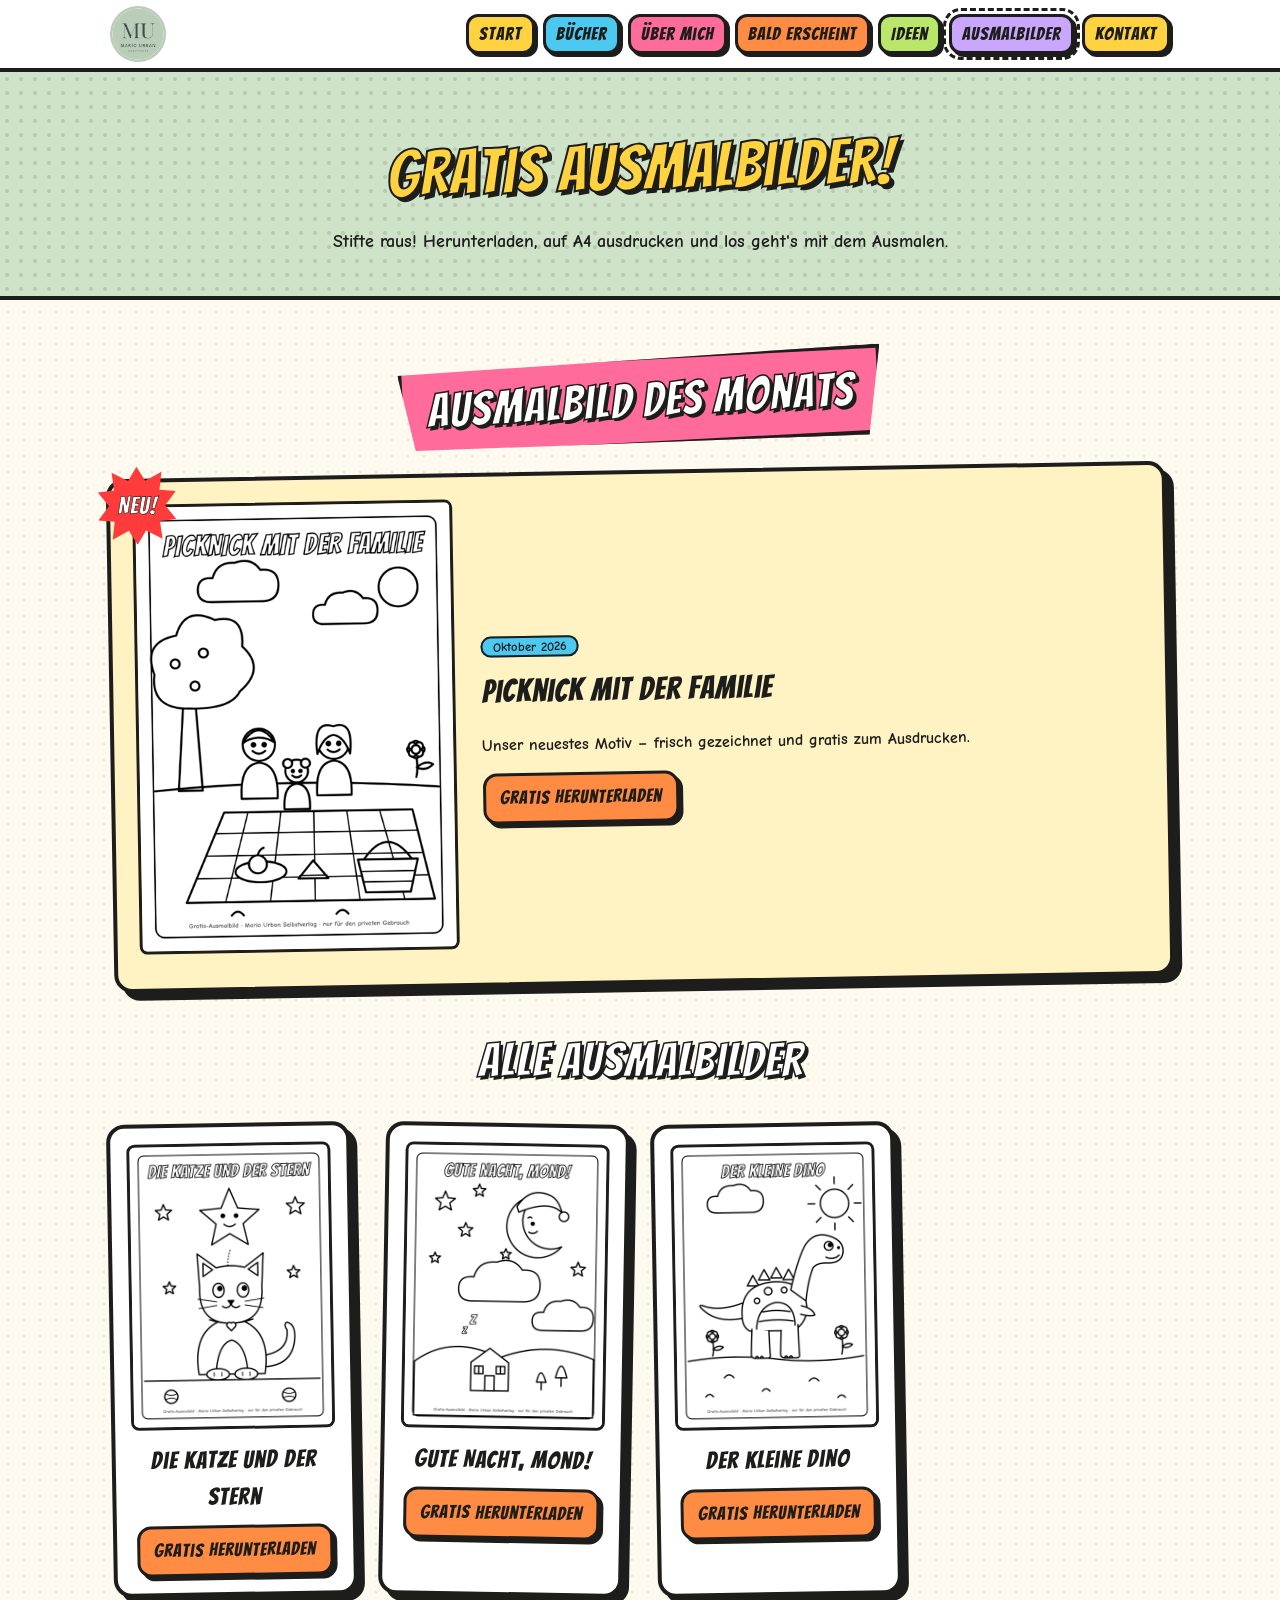
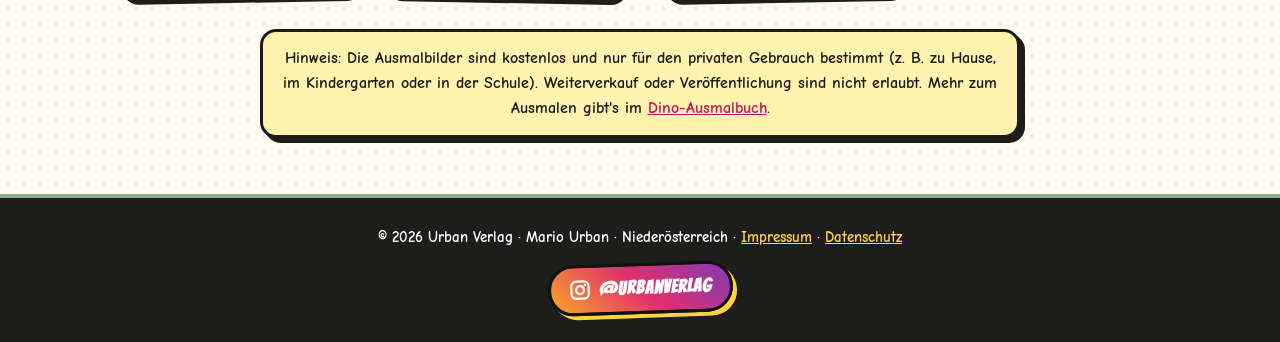
==== ausmalbilder.html @ 9c5f890f "Instagram-Link" ====
<!DOCTYPE html><html lang="de-AT"><head><meta charset="utf-8"><meta name="viewport" content="width=device-width,initial-scale=1"><title>Gratis Ausmalbilder zum Ausdrucken – Ausmalbild des Monats | Urban Verlag</title><meta name="description" content="Kostenlose Ausmalbilder für Kinder als PDF zum Ausdrucken: jeden Monat ein neues Motiv, dazu Dino, Mond, Katze und Familien-Picknick."><link rel="canonical" href="https://njrrrc6nn9-ux.github.io/urban-verlag/ausmalbilder.html"><meta property="og:type" content="website"><meta property="og:site_name" content="Urban Verlag"><meta property="og:locale" content="de_AT"><meta property="og:title" content="Gratis Ausmalbilder zum Ausdrucken – Ausmalbild des Monats | Urban Verlag"><meta property="og:description" content="Kostenlose Ausmalbilder für Kinder als PDF zum Ausdrucken: jeden Monat ein neues Motiv, dazu Dino, Mond, Katze und Familien-Picknick."><meta property="og:url" content="https://njrrrc6nn9-ux.github.io/urban-verlag/ausmalbilder.html"><meta property="og:image" content="https://njrrrc6nn9-ux.github.io/urban-verlag/logo.png"><meta name="twitter:card" content="summary"><meta name="twitter:title" content="Gratis Ausmalbilder zum Ausdrucken – Ausmalbild des Monats | Urban Verlag"><meta name="twitter:description" content="Kostenlose Ausmalbilder für Kinder als PDF zum Ausdrucken: jeden Monat ein neues Motiv, dazu Dino, Mond, Katze und Familien-Picknick."><meta name="twitter:image" content="https://njrrrc6nn9-ux.github.io/urban-verlag/logo.png"><script type="application/ld+json">{"@context": "https://schema.org", "@graph": [{"@type": "Organization", "@id": "https://njrrrc6nn9-ux.github.io/urban-verlag/#org", "name": "Urban Verlag", "url": "https://njrrrc6nn9-ux.github.io/urban-verlag/", "logo": "https://njrrrc6nn9-ux.github.io/urban-verlag/logo.png", "sameAs": ["https://www.instagram.com/urbanverlag/"], "founder": {"@type": "Person", "name": "Mario Urban"}, "address": {"@type": "PostalAddress", "addressRegion": "Niederösterreich", "addressCountry": "AT"}}]}</script><link rel="icon" href="favicon.png"><link rel="stylesheet" href="style.css?v=9"></head><body><header><div class="wrap"><nav><a class="logo" href="index.html"><img src="logo.png" alt="Urban Verlag" width="56" height="56" style="height:56px;width:56px;display:block"></a><input type="checkbox" id="menu" class="menu-toggle" aria-label="Menü öffnen"><label for="menu" class="burger"><i></i> Menü</label><ul><li><a href="index.html">Start</a></li><li><a href="index.html#buecher">Bücher</a></li><li><a href="index.html#ueber">Über mich</a></li><li><a href="bald.html">Bald erscheint</a></li><li><a href="ideen.html">Ideen</a></li><li><a href="ausmalbilder.html" class="on" aria-current="page">Ausmalbilder</a></li><li><a href="kontakt.html">Kontakt</a></li></ul></nav></div></header><section class="page-hero"><div class="wrap"><h1>Gratis Ausmalbilder!</h1><p>Stifte raus! Herunterladen, auf A4 ausdrucken und los geht's mit dem Ausmalen.</p></div></section>
<section><div class="wrap"><h2><span class="pow">Ausmalbild des Monats</span></h2><div id="monat" class="monat"><noscript>Bitte JavaScript aktivieren, um die Ausmalbilder zu sehen.</noscript></div>
<h2>Alle Ausmalbilder</h2><div class="cp-grid" id="cpgrid"></div><div class="note"><b>Hinweis:</b> Die Ausmalbilder sind kostenlos und <b>nur für den privaten Gebrauch</b> bestimmt (z.&nbsp;B. zu Hause, im Kindergarten oder in der Schule). Weiterverkauf oder Veröffentlichung sind nicht erlaubt. Mehr zum Ausmalen gibt's im <a href="https://www.amazon.de/dp/B0H2GQJDFB" target="_blank" rel="noopener">Dino-Ausmalbuch</a>.</div></div></section>
<script>
(function(){
var MN=["Jänner","Februar","März","April","Mai","Juni","Juli","August","September","Oktober","November","Dezember"];
function esc(s){return String(s).replace(/[&<>"]/g,function(c){return{"&":"&amp;","<":"&lt;",">":"&gt;",'"':"&quot;"}[c]})}
function mon(m){var p=m.split("-");return MN[+p[1]-1]+" "+p[0]}
function card(e,big){return '<div class="cp'+(big?' cp-big':'')+'">'+(big?'<span class="burst">NEU!</span>':'')+'<img src="'+esc(e.png)+'" alt="Ausmalbild: '+esc(e.title)+'" width="420" height="594"'+(big?'':' loading="lazy"')+'><div>'+(big?'<span class="tag">'+mon(e.month)+'</span>':'')+'<h3>'+esc(e.title)+'</h3>'+(big?'<p>Unser neuestes Motiv – frisch gezeichnet und gratis zum Ausdrucken.</p>':'')+'<a class="btn" href="'+esc(e.pdf)+'" download>Gratis herunterladen</a></div></div>'}
fetch("ausmalbilder.json",{cache:"no-cache"}).then(function(r){return r.json()}).then(function(list){
list.forEach(function(e,i){e._i=i});
list.sort(function(x,y){return x.month<y.month?1:x.month>y.month?-1:y._i-x._i});
document.getElementById("monat").innerHTML=card(list[0],true);
document.getElementById("cpgrid").innerHTML=list.slice(1).map(function(e){return card(e,false)}).join("");
}).catch(function(){document.getElementById("monat").textContent="Die Ausmalbilder konnten gerade nicht geladen werden. Bitte lade die Seite neu."});
})();
</script><footer><div class="wrap">© 2026 Urban Verlag · Mario Urban · Niederösterreich · <a href="impressum.html">Impressum</a> · <a href="datenschutz.html">Datenschutz</a><p class="ig-foot"><a class="btn-ig" href="https://www.instagram.com/urbanverlag/" target="_blank" rel="noopener noreferrer" aria-label="Urban Verlag auf Instagram (öffnet in neuem Tab)"><svg class="ig-ico" viewBox="0 0 24 24" width="22" height="22" aria-hidden="true" focusable="false"><rect x="2.5" y="2.5" width="19" height="19" rx="5.5" fill="none" stroke="currentColor" stroke-width="2.4"/><circle cx="12" cy="12" r="4.3" fill="none" stroke="currentColor" stroke-width="2.4"/><circle cx="17.4" cy="6.6" r="1.4" fill="currentColor"/></svg><span>@UrbanVerlag</span></a></p></div></footer><script>document.querySelectorAll("nav ul a").forEach(function(a){a.addEventListener("click",function(){var m=document.getElementById("menu");if(m)m.checked=false;});});</script></body></html>
---- style.css ----
@font-face{font-family:Bangers;font-style:normal;font-weight:400;font-display:swap;src:url(bangers.woff2) format("woff2")}
@font-face{font-family:"Comic Neue";font-style:normal;font-weight:400;font-display:swap;src:url(comicneue-400.woff2) format("woff2")}
@font-face{font-family:"Comic Neue";font-style:normal;font-weight:700;font-display:swap;src:url(comicneue-700.woff2) format("woff2")}
*{box-sizing:border-box}
:root{--ink:#1d1d1b;--sage:#8fae8b;--sage2:#cfe3c9;--sun:#ffd23f;--pink:#ff6b9a;--sky:#4cc9f0;--orange:#ff8c42;--paper:#fffaf0}
body{margin:0;font-family:"Comic Neue","Comic Sans MS",cursive,sans-serif;font-weight:700;color:var(--ink);background:var(--paper);line-height:1.55;
background-image:radial-gradient(rgba(143,174,139,.25) 1.5px,transparent 1.6px);background-size:16px 16px}
a{color:#c2185b}
h1,h2,h3,.btn,.filters button,.pow,.burst,nav ul a{font-family:Bangers,"Comic Neue",cursive;letter-spacing:1px;font-weight:400}
header{background:#fff;border-bottom:4px solid var(--ink);position:sticky;top:0;z-index:20}
.wrap{max-width:1100px;margin:0 auto;padding:0 20px}
nav{display:flex;justify-content:space-between;align-items:center;height:68px}
.logo{display:flex;align-items:center;text-decoration:none}.logo img{height:56px;width:56px;display:block;transition:transform .3s}.logo:hover img{transform:rotate(-12deg) scale(1.08)}
nav ul{list-style:none;display:flex;gap:10px;margin:0;padding:0}
nav ul a{text-decoration:none;color:var(--ink);font-size:1.25rem;padding:4px 12px;border:3px solid var(--ink);border-radius:12px;background:var(--sun);box-shadow:3px 3px 0 var(--ink);display:block;transition:transform .15s}
nav ul li:nth-child(2) a{background:var(--sky)}nav ul li:nth-child(3) a{background:var(--pink)}nav ul li:nth-child(4) a{background:var(--orange)}nav ul li:nth-child(5) a{background:#b9e769}nav ul li:nth-child(6) a{background:#c9a7ff}nav ul a.on{outline:3px dashed var(--ink);outline-offset:3px}
nav ul a:hover{transform:translate(-2px,-2px) rotate(-2deg);box-shadow:5px 5px 0 var(--ink)}
.hero{background:var(--sage2);background-image:radial-gradient(rgba(29,29,27,.12) 2px,transparent 2.2px),repeating-conic-gradient(from 0deg at 50% 40%,#d9ecd3 0 10deg,#c3dbbd 10deg 20deg);background-size:14px 14px,auto;padding:56px 0 70px;text-align:center;border-bottom:4px solid var(--ink)}
.hero-logo{width:160px;height:160px;display:block;margin:0 auto 20px;border-radius:50%;border:4px solid var(--ink);box-shadow:6px 6px 0 var(--ink);background:#fff;animation:bob 3s ease-in-out infinite}
@keyframes bob{50%{transform:translateY(-8px) rotate(3deg)}}
.bubble{position:relative;display:inline-block;background:#fff;border:3px solid var(--ink);border-radius:24px;padding:10px 20px;margin-bottom:22px;font-size:1.15rem;box-shadow:4px 4px 0 var(--ink);animation:pop .5s ease-out}
.bubble:after{content:"";position:absolute;left:50%;top:-16px;margin-left:-10px;border:10px solid transparent;border-bottom:14px solid var(--ink);border-top:0}
.hero h1{font-size:clamp(2.4rem,6vw,4.2rem);margin:0 0 12px;color:var(--sun);-webkit-text-stroke:2px var(--ink);text-shadow:4px 4px 0 var(--ink);transform:rotate(-1.5deg)}
.hero p{max-width:680px;margin:0 auto 26px;font-size:1.15rem;background:#fff;border:3px solid var(--ink);border-radius:14px;padding:14px 18px;box-shadow:5px 5px 0 var(--ink)}
.btn{display:inline-block;background:var(--orange);color:var(--ink);padding:10px 22px;border:3px solid var(--ink);border-radius:14px;text-decoration:none;font-size:1.3rem;box-shadow:4px 4px 0 var(--ink);transition:transform .15s,box-shadow .15s}
.btn:hover{transform:translate(-2px,-2px) scale(1.05) rotate(-2deg);box-shadow:6px 6px 0 var(--ink);background:var(--sun)}
.btn:active{transform:translate(2px,2px);box-shadow:1px 1px 0 var(--ink)}
section{padding:56px 0}
h2{text-align:center;font-size:clamp(2.2rem,5vw,3rem);margin:0 0 24px;color:#fff;-webkit-text-stroke:1.5px var(--ink);text-shadow:3px 3px 0 var(--ink)}
.pow{display:inline-block;background:var(--pink);padding:4px 24px;border:4px solid var(--ink);box-shadow:5px 5px 0 var(--ink);transform:rotate(-3deg);clip-path:polygon(0 8%,100% 0,97% 100%,3% 92%)}
#spotlight{background:var(--sun);background-image:radial-gradient(rgba(255,140,66,.45) 3px,transparent 3.2px);background-size:18px 18px;border-bottom:4px solid var(--ink)}
.spot{max-width:760px;margin:0 auto}
.lead{max-width:720px;margin:0 auto 30px;text-align:center;font-size:1.1rem}
.cats{display:grid;grid-template-columns:repeat(auto-fit,minmax(220px,1fr));gap:22px}
.cat{background:#fff;border:3px solid var(--ink);border-radius:18px;padding:22px;text-align:center;box-shadow:6px 6px 0 var(--ink);transition:transform .2s}
.cat h3{font-size:1.6rem;margin:6px 0}.cat span{font-size:2.6rem;display:inline-block}
.c1{background:#ffe0ec;transform:rotate(-1.5deg)}.c2{background:#dff4fb;transform:rotate(1deg)}.c3{background:#e6f2e3;transform:rotate(-.5deg)}
.cat:hover{transform:rotate(0) scale(1.04)}.cat:hover span{animation:wobble .6s}
.fact{margin:36px auto 0;max-width:760px;background:#fff;border:3px solid var(--ink);border-radius:20px;padding:16px 20px;box-shadow:6px 6px 0 var(--ink);position:relative;font-size:1.1rem}
.fact b{font-family:Bangers,cursive;font-weight:400;font-size:1.4rem;color:var(--pink);letter-spacing:1px;margin-right:6px}
.fact button{font-family:inherit;font-weight:700;margin-left:6px;border:2px solid var(--ink);border-radius:10px;background:var(--sky);padding:3px 10px;cursor:pointer;box-shadow:2px 2px 0 var(--ink)}
#buecher{background:var(--sage2);background-image:radial-gradient(rgba(29,29,27,.1) 2px,transparent 2.2px);background-size:14px 14px;border-top:4px solid var(--ink)}
.filters{display:flex;flex-wrap:wrap;justify-content:center;gap:10px;margin-bottom:30px}
.filters button{font-size:1.25rem;background:#fff;color:var(--ink);border:3px solid var(--ink);border-radius:14px;padding:6px 16px;cursor:pointer;box-shadow:3px 3px 0 var(--ink);transition:transform .15s}
.filters button:hover{transform:translateY(-3px) rotate(-2deg)}.filters button.on{background:var(--pink);color:#fff;-webkit-text-stroke:.5px var(--ink)}
.grid{display:grid;grid-template-columns:repeat(auto-fill,minmax(250px,1fr));gap:30px}
.grid.pop .book{animation:pop .45s ease-out}
.book{background:#fff;border:4px solid var(--ink);border-radius:18px;overflow:visible;box-shadow:7px 7px 0 var(--ink);display:flex;flex-direction:column;position:relative;transition:transform .2s,box-shadow .2s}
.book:nth-child(odd){transform:rotate(-1deg)}.book:nth-child(even){transform:rotate(1deg)}
.book:hover{transform:translate(-3px,-5px) rotate(0) scale(1.02);box-shadow:11px 11px 0 var(--ink);animation:wobble .5s}
.cover{background:#fff6d6;background-image:radial-gradient(rgba(255,140,66,.35) 2px,transparent 2.2px);background-size:12px 12px;height:300px;display:flex;align-items:center;justify-content:center;padding:18px;border-bottom:4px solid var(--ink);border-radius:14px 14px 0 0;position:relative}
.cover img{max-height:100%;max-width:100%;border:3px solid var(--ink);box-shadow:4px 4px 0 var(--ink)}
.burst{position:absolute;top:-18px;right:-14px;width:78px;height:78px;display:flex;align-items:center;justify-content:center;background:#ff3b3b;color:#fff;font-size:1.5rem;-webkit-text-stroke:.6px var(--ink);z-index:3;clip-path:polygon(50% 0,61% 18%,82% 7%,79% 30%,100% 32%,86% 50%,100% 68%,79% 70%,82% 93%,61% 82%,50% 100%,39% 82%,18% 93%,21% 70%,0 68%,14% 50%,0 32%,21% 30%,18% 7%,39% 18%);animation:spin 4s ease-in-out infinite}
@keyframes spin{0%,100%{transform:rotate(-10deg) scale(1)}50%{transform:rotate(8deg) scale(1.12)}}
.info{padding:18px;display:flex;flex-direction:column;flex:1}
.info h3{margin:0 0 4px;font-size:1.5rem;line-height:1.15}.sub{font-size:.9rem;color:#555;margin:0 0 10px;font-weight:400}
.tag{font-size:.8rem;background:var(--sky);border:2px solid var(--ink);padding:1px 10px;border-radius:10px;align-self:flex-start;margin-bottom:8px}
.info p.desc{flex:1;font-size:1rem}.info .btn{align-self:flex-start}
.spotbook{transform:rotate(-1deg)}
@media(min-width:640px){.spotbook{flex-direction:row}.spotbook .cover{width:42%;height:auto;min-height:320px;border-bottom:0;border-right:4px solid var(--ink);border-radius:14px 0 0 14px}}
@keyframes wobble{0%,100%{rotate:0deg}25%{rotate:-3deg}50%{rotate:2deg}75%{rotate:-1deg}}
@keyframes pop{0%{transform:scale(.6);opacity:0}70%{transform:scale(1.06)}100%{transform:scale(1);opacity:1}}
footer{background:var(--ink);color:#fff;padding:28px 0;text-align:center;font-size:.95rem;border-top:4px solid var(--sage)}footer a{color:var(--sun)}
.legal{max-width:820px;margin:0 auto;padding:50px 20px}
.legal-card{background:#fff;border:4px solid var(--ink);border-radius:18px;box-shadow:8px 8px 0 var(--ink);padding:28px 30px}
.legal h1{margin-top:0;font-size:2.8rem;color:var(--sun);-webkit-text-stroke:1.5px var(--ink);text-shadow:3px 3px 0 var(--ink)}
.legal h3{font-size:1.5rem;margin:22px 0 4px;color:#2f6b3a}.legal p{font-weight:400}
.fill{background:#fff3b0;padding:0 4px}
@media(max-width:600px){nav ul{gap:6px}nav ul a{font-size:1rem;padding:3px 8px}.hero{padding:36px 0 50px}.hero-logo{width:120px!important;height:120px!important}.book,.book:nth-child(n),.cat{transform:none}.burst{right:-6px}.legal-card{padding:20px}}
@media(prefers-reduced-motion:reduce){*{animation:none!important;transition:none!important}}

nav ul{flex-wrap:wrap;justify-content:flex-end;gap:8px}nav ul a{font-size:1.1rem;padding:3px 10px}
.menu-toggle{display:none}.burger{display:none}
@media(max-width:900px){nav{height:auto;min-height:68px;flex-wrap:wrap;padding:6px 0}
.burger{display:flex;align-items:center;gap:8px;font-family:Bangers,cursive;font-size:1.3rem;letter-spacing:1px;cursor:pointer;background:var(--sun);border:3px solid var(--ink);border-radius:12px;padding:4px 12px;box-shadow:3px 3px 0 var(--ink);user-select:none}
.burger i{display:block;width:22px;height:3px;background:var(--ink);box-shadow:0 7px 0 var(--ink),0 -7px 0 var(--ink)}
nav ul{display:none;width:100%;flex-direction:column;gap:10px;padding:12px 0 6px}
.menu-toggle:checked~ul{display:flex}nav ul a{font-size:1.3rem;text-align:center;padding:6px 10px}}
.page-hero{padding:46px 0 40px;text-align:center;border-bottom:4px solid var(--ink);background:var(--sage2);background-image:radial-gradient(rgba(29,29,27,.12) 2px,transparent 2.2px);background-size:14px 14px}
.page-hero h1{font-size:clamp(2.4rem,6vw,4rem);margin:0 0 10px;color:var(--sun);-webkit-text-stroke:2px var(--ink);text-shadow:4px 4px 0 var(--ink);transform:rotate(-1.5deg)}
.page-hero p{max-width:680px;margin:0 auto;font-size:1.15rem}
.panel{max-width:820px;margin:0 auto;background:#fff;border:4px solid var(--ink);border-radius:20px;box-shadow:8px 8px 0 var(--ink);padding:28px 30px;font-size:1.1rem}
.panel p{margin:0 0 14px}
.about{display:flex;gap:26px;align-items:flex-start;max-width:900px;margin:0 auto}
.about .mu{flex:0 0 120px;width:120px;height:120px;border-radius:50%;border:4px solid var(--ink);box-shadow:5px 5px 0 var(--ink);background:#fff;animation:bob 3s ease-in-out infinite}
.about .say{position:relative;flex:1;background:#fff;border:4px solid var(--ink);border-radius:26px;padding:22px 26px;box-shadow:7px 7px 0 var(--ink);font-size:1.1rem}
.about .say:before{content:"";position:absolute;left:-30px;top:40px;border:14px solid transparent;border-right:28px solid var(--ink);border-left:0}
.about .say:after{content:"";position:absolute;left:-21px;top:44px;border:10px solid transparent;border-right:20px solid #fff;border-left:0}
.about .say p{margin:0 0 12px}.about .say p:last-child{margin:0}
.values{display:grid;grid-template-columns:repeat(auto-fit,minmax(200px,1fr));gap:20px;max-width:900px;margin:34px auto 0}
.values div{background:#fff;border:3px solid var(--ink);border-radius:16px;padding:16px;box-shadow:5px 5px 0 var(--ink);text-align:center}
.values div:nth-child(1){background:#ffe0ec}.values div:nth-child(2){background:#dff4fb}.values div:nth-child(3){background:#fff3b0}
.values b{display:block;font-family:Bangers,cursive;font-weight:400;font-size:1.5rem;letter-spacing:1px}.values span{font-size:2.2rem}
#ueber{background:#fff6d6;background-image:radial-gradient(rgba(255,140,66,.3) 2px,transparent 2.2px);background-size:14px 14px;border-top:4px solid var(--ink)}
.soon{text-align:center}
.boom{position:relative;display:inline-block;font-family:Bangers,cursive;font-size:clamp(1.8rem,5.5vw,3.6rem);line-height:1.1;color:#fff;-webkit-text-stroke:1.5px var(--ink);text-shadow:3px 3px 0 var(--ink);padding:70px 90px;margin:0 0 20px;max-width:100%;transform:rotate(-3deg)}
.boom:before{content:"";position:absolute;inset:0;z-index:-1;background:#ff3b3b;clip-path:polygon(50% 0,58% 14%,75% 4%,74% 22%,95% 18%,84% 36%,100% 50%,84% 62%,95% 82%,74% 78%,75% 96%,58% 86%,50% 100%,42% 86%,25% 96%,26% 78%,5% 82%,16% 62%,0 50%,16% 36%,5% 18%,26% 22%,25% 4%,42% 14%);animation:spin 4s ease-in-out infinite}
.soon{position:relative;z-index:0}
.tools{font-size:3rem;letter-spacing:10px;margin:6px 0 16px}.tools span{display:inline-block;animation:wobble 1.4s infinite}.tools span:nth-child(2){animation-delay:.3s}.tools span:nth-child(3){animation-delay:.6s}
.cp-grid{display:grid;grid-template-columns:repeat(auto-fill,minmax(230px,1fr));gap:28px;max-width:1100px;margin:0 auto}
.cp{background:#fff;border:4px solid var(--ink);border-radius:18px;box-shadow:7px 7px 0 var(--ink);padding:16px;text-align:center;transition:transform .2s}
.cp:nth-child(odd){transform:rotate(-1deg)}.cp:nth-child(even){transform:rotate(1deg)}.cp:hover{transform:scale(1.03)}
.cp img{width:100%;height:auto;border:3px solid var(--ink);border-radius:8px;display:block;margin-bottom:12px;background:#fff}
.cp h3{margin:0 0 10px;font-size:1.5rem}
.note{max-width:760px;margin:34px auto 0;background:#fff3b0;border:3px solid var(--ink);border-radius:16px;padding:14px 18px;box-shadow:5px 5px 0 var(--ink);text-align:center}
.contact{text-align:center}.contact .mail{font-size:clamp(1.1rem,4vw,1.6rem);margin:8px 0 22px;word-break:break-all}
.contact .btn{font-size:1.6rem}
@media(max-width:600px){.about{flex-direction:column;align-items:center}.about .say:before,.about .say:after{display:none}.panel{padding:20px}.cp,.cp:nth-child(n){transform:none}.boom{padding:56px 44px}}
.cp .btn{font-size:1.15rem;padding:8px 14px}
/* v8 */
.btns{display:flex;flex-wrap:wrap;gap:10px;align-items:center}
.btn-blick{background:var(--sky);cursor:pointer;font-size:1.15rem}
.lb{position:fixed;inset:0;z-index:1000;background:rgba(29,29,27,.82);display:flex;align-items:center;justify-content:center;padding:16px}
.lb[hidden]{display:none}
.lb-box{position:relative;background:var(--paper);border:4px solid var(--ink);border-radius:18px;box-shadow:8px 8px 0 var(--ink);padding:16px 16px 10px;max-width:640px;width:100%;max-height:96vh;display:flex;flex-direction:column;align-items:center}
.lb-box h3{margin:0 40px 10px;font-size:1.3rem;text-align:center}
.lb-stage{position:relative;display:flex;align-items:center;justify-content:center;width:100%;min-height:0;flex:1}
.lb-stage img{max-width:100%;max-height:72vh;border:3px solid var(--ink);background:#fff;box-shadow:4px 4px 0 var(--ink)}
.lb-nav{position:absolute;top:50%;transform:translateY(-50%);width:46px;height:46px;border-radius:50%;border:3px solid var(--ink);background:var(--sun);font-size:2rem;line-height:1;cursor:pointer;box-shadow:3px 3px 0 var(--ink)}
.lb-prev{left:-8px}.lb-next{right:-8px}
.lb-x{position:absolute;top:8px;right:8px;width:38px;height:38px;border-radius:50%;border:3px solid var(--ink);background:var(--pink);font-weight:700;cursor:pointer}
.lb-c{margin:10px 0 0;font-weight:700}.lb-hint{margin:2px 0 0;font-size:.85rem;opacity:.75}
.idea-grid{display:grid;grid-template-columns:repeat(auto-fill,minmax(230px,1fr));gap:22px;margin:10px 0 40px}
.idea,.cta{background:#fff;border:4px solid var(--ink);border-radius:18px;box-shadow:6px 6px 0 var(--ink);padding:18px}
.idea:nth-child(odd){transform:rotate(-1deg)}.idea:nth-child(even){transform:rotate(1deg)}
.idea span{font-size:2.2rem;display:block}.idea h3{margin:6px 0;font-size:1.25rem}.idea p{margin:0}
.idea.c1,.cta.c1{background:#fff3c4}.idea.c2,.cta.c2{background:#ffe0ea}.idea.c3,.cta.c3{background:#d9f3fc}.idea.c4{background:var(--sage2)}
.cta-row{display:grid;grid-template-columns:repeat(auto-fit,minmax(260px,1fr));gap:22px;margin:10px 0 30px}
.cta h3{margin:0 0 6px;font-size:1.5rem}
.monat{margin:10px 0 40px}
.cp-big{position:relative;display:flex;gap:26px;align-items:center;text-align:left;background:#fff3c4;border:4px solid var(--ink);border-radius:18px;box-shadow:8px 8px 0 var(--ink);padding:22px}
.cp-big img{width:min(320px,45%);height:auto}
.cp-big .burst{position:absolute;top:-16px;left:-12px}
.cp-big h3{font-size:2rem;margin:8px 0}
@media (max-width:640px){.cp-big{flex-direction:column;text-align:center}.cp-big img{width:80%}.lb-nav{width:40px;height:40px}}

.ig-foot{margin:14px 0 0}
.btn-ig{display:inline-flex;align-items:center;gap:8px;font-family:Bangers,cursive;letter-spacing:1px;font-size:1.15rem;color:#fff!important;text-decoration:none;padding:8px 18px;border:3px solid #111;border-radius:999px;background:linear-gradient(45deg,#f9a825,#e1306c 50%,#833ab4);box-shadow:4px 4px 0 #111;transform:rotate(-2deg);transition:transform .15s,box-shadow .15s}
.btn-ig:hover,.btn-ig:focus-visible{transform:rotate(0) translate(-2px,-2px) scale(1.05);box-shadow:6px 6px 0 #111}
footer .btn-ig{box-shadow:4px 4px 0 var(--sun)}
.btn-ig.big{font-size:1.5rem;padding:12px 26px}
.btn-ig .ig-ico{flex:none}
.ig-cta{margin-top:30px;display:flex;flex-direction:column;align-items:center}.ig-cta .bubble{margin-bottom:14px}.ig-handle{font-weight:700;margin-top:10px}
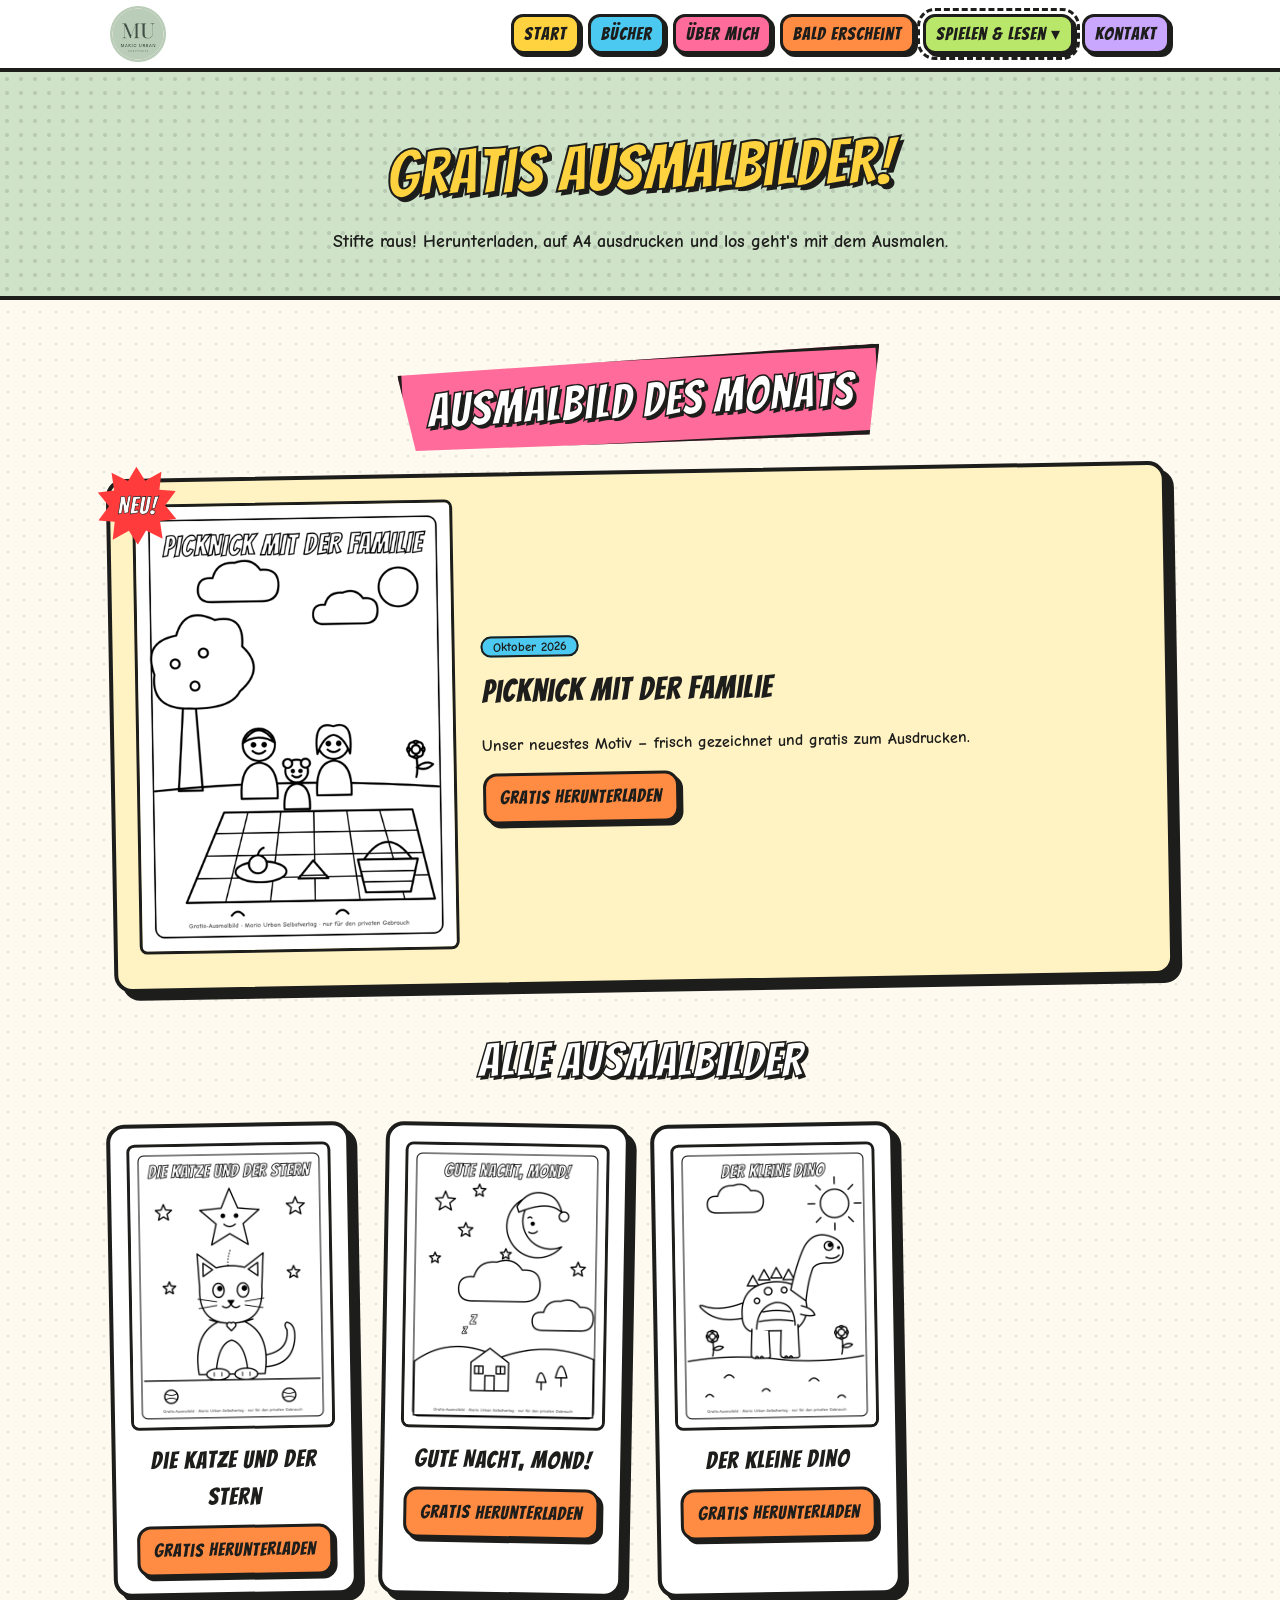
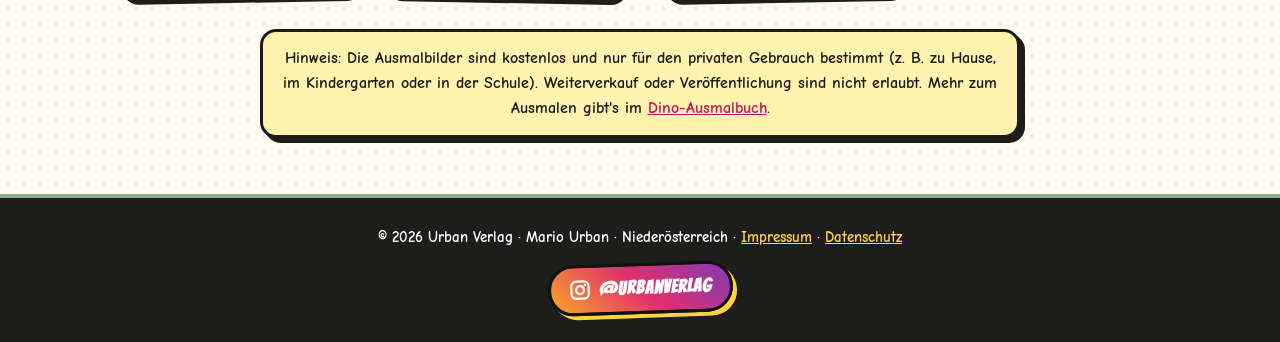
==== commit a712af30: "Spiele, Geschichte, Planer-Vorlage, Wunschliste, Teilen" ====
--- a/ausmalbilder.html
+++ b/ausmalbilder.html
@@ -1,4 +1,4 @@
-<!DOCTYPE html><html lang="de-AT"><head><meta charset="utf-8"><meta name="viewport" content="width=device-width,initial-scale=1"><title>Gratis Ausmalbilder zum Ausdrucken – Ausmalbild des Monats | Urban Verlag</title><meta name="description" content="Kostenlose Ausmalbilder für Kinder als PDF zum Ausdrucken: jeden Monat ein neues Motiv, dazu Dino, Mond, Katze und Familien-Picknick."><link rel="canonical" href="https://njrrrc6nn9-ux.github.io/urban-verlag/ausmalbilder.html"><meta property="og:type" content="website"><meta property="og:site_name" content="Urban Verlag"><meta property="og:locale" content="de_AT"><meta property="og:title" content="Gratis Ausmalbilder zum Ausdrucken – Ausmalbild des Monats | Urban Verlag"><meta property="og:description" content="Kostenlose Ausmalbilder für Kinder als PDF zum Ausdrucken: jeden Monat ein neues Motiv, dazu Dino, Mond, Katze und Familien-Picknick."><meta property="og:url" content="https://njrrrc6nn9-ux.github.io/urban-verlag/ausmalbilder.html"><meta property="og:image" content="https://njrrrc6nn9-ux.github.io/urban-verlag/logo.png"><meta name="twitter:card" content="summary"><meta name="twitter:title" content="Gratis Ausmalbilder zum Ausdrucken – Ausmalbild des Monats | Urban Verlag"><meta name="twitter:description" content="Kostenlose Ausmalbilder für Kinder als PDF zum Ausdrucken: jeden Monat ein neues Motiv, dazu Dino, Mond, Katze und Familien-Picknick."><meta name="twitter:image" content="https://njrrrc6nn9-ux.github.io/urban-verlag/logo.png"><script type="application/ld+json">{"@context": "https://schema.org", "@graph": [{"@type": "Organization", "@id": "https://njrrrc6nn9-ux.github.io/urban-verlag/#org", "name": "Urban Verlag", "url": "https://njrrrc6nn9-ux.github.io/urban-verlag/", "logo": "https://njrrrc6nn9-ux.github.io/urban-verlag/logo.png", "sameAs": ["https://www.instagram.com/urbanverlag/"], "founder": {"@type": "Person", "name": "Mario Urban"}, "address": {"@type": "PostalAddress", "addressRegion": "Niederösterreich", "addressCountry": "AT"}}]}</script><link rel="icon" href="favicon.png"><link rel="stylesheet" href="style.css?v=9"></head><body><header><div class="wrap"><nav><a class="logo" href="index.html"><img src="logo.png" alt="Urban Verlag" width="56" height="56" style="height:56px;width:56px;display:block"></a><input type="checkbox" id="menu" class="menu-toggle" aria-label="Menü öffnen"><label for="menu" class="burger"><i></i> Menü</label><ul><li><a href="index.html">Start</a></li><li><a href="index.html#buecher">Bücher</a></li><li><a href="index.html#ueber">Über mich</a></li><li><a href="bald.html">Bald erscheint</a></li><li><a href="ideen.html">Ideen</a></li><li><a href="ausmalbilder.html" class="on" aria-current="page">Ausmalbilder</a></li><li><a href="kontakt.html">Kontakt</a></li></ul></nav></div></header><section class="page-hero"><div class="wrap"><h1>Gratis Ausmalbilder!</h1><p>Stifte raus! Herunterladen, auf A4 ausdrucken und los geht's mit dem Ausmalen.</p></div></section>
+<!DOCTYPE html><html lang="de-AT"><head><meta charset="utf-8"><meta name="viewport" content="width=device-width,initial-scale=1"><title>Gratis Ausmalbilder zum Ausdrucken – Ausmalbild des Monats | Urban Verlag</title><meta name="description" content="Kostenlose Ausmalbilder für Kinder als PDF zum Ausdrucken: jeden Monat ein neues Motiv, dazu Dino, Mond, Katze und Familien-Picknick."><link rel="canonical" href="https://njrrrc6nn9-ux.github.io/urban-verlag/ausmalbilder.html"><meta property="og:type" content="website"><meta property="og:site_name" content="Urban Verlag"><meta property="og:locale" content="de_AT"><meta property="og:title" content="Gratis Ausmalbilder zum Ausdrucken – Ausmalbild des Monats | Urban Verlag"><meta property="og:description" content="Kostenlose Ausmalbilder für Kinder als PDF zum Ausdrucken: jeden Monat ein neues Motiv, dazu Dino, Mond, Katze und Familien-Picknick."><meta property="og:url" content="https://njrrrc6nn9-ux.github.io/urban-verlag/ausmalbilder.html"><meta property="og:image" content="https://njrrrc6nn9-ux.github.io/urban-verlag/logo.png"><meta name="twitter:card" content="summary"><meta name="twitter:title" content="Gratis Ausmalbilder zum Ausdrucken – Ausmalbild des Monats | Urban Verlag"><meta name="twitter:description" content="Kostenlose Ausmalbilder für Kinder als PDF zum Ausdrucken: jeden Monat ein neues Motiv, dazu Dino, Mond, Katze und Familien-Picknick."><meta name="twitter:image" content="https://njrrrc6nn9-ux.github.io/urban-verlag/logo.png"><script type="application/ld+json">{"@context": "https://schema.org", "@graph": [{"@type": "Organization", "@id": "https://njrrrc6nn9-ux.github.io/urban-verlag/#org", "name": "Urban Verlag", "url": "https://njrrrc6nn9-ux.github.io/urban-verlag/", "logo": "https://njrrrc6nn9-ux.github.io/urban-verlag/logo.png", "sameAs": ["https://www.instagram.com/urbanverlag/"], "founder": {"@type": "Person", "name": "Mario Urban"}, "address": {"@type": "PostalAddress", "addressRegion": "Niederösterreich", "addressCountry": "AT"}}]}</script><link rel="icon" href="favicon.png"><link rel="stylesheet" href="style.css?v=11"></head><body><header><div class="wrap"><nav><a class="logo" href="index.html"><img src="logo.png" alt="Urban Verlag" width="56" height="56" style="height:56px;width:56px;display:block"></a><input type="checkbox" id="menu" class="menu-toggle" aria-label="Menü öffnen"><label for="menu" class="burger"><i></i> Menü</label><ul><li><a href="index.html">Start</a></li><li><a href="index.html#buecher">Bücher</a></li><li><a href="index.html#ueber">Über mich</a></li><li><a href="bald.html">Bald erscheint</a></li><li class="dd"><details><summary class="on">Spielen &amp; Lesen</summary><div class="dd-panel"><a href="spiele.html">🎮 Minispiele</a><a href="geschichte.html">🌙 Vorlesegeschichte</a><a href="ideen.html">💡 Ideen</a><a href="ausmalbilder.html" aria-current="page">🖍️ Ausmalbilder</a><a href="planer-vorlage.html">🗓️ Gratis-Planerseite</a></div></details></li><li><a href="kontakt.html">Kontakt</a></li></ul></nav></div></header><section class="page-hero"><div class="wrap"><h1>Gratis Ausmalbilder!</h1><p>Stifte raus! Herunterladen, auf A4 ausdrucken und los geht's mit dem Ausmalen.</p></div></section>
 <section><div class="wrap"><h2><span class="pow">Ausmalbild des Monats</span></h2><div id="monat" class="monat"><noscript>Bitte JavaScript aktivieren, um die Ausmalbilder zu sehen.</noscript></div>
 <h2>Alle Ausmalbilder</h2><div class="cp-grid" id="cpgrid"></div><div class="note"><b>Hinweis:</b> Die Ausmalbilder sind kostenlos und <b>nur für den privaten Gebrauch</b> bestimmt (z.&nbsp;B. zu Hause, im Kindergarten oder in der Schule). Weiterverkauf oder Veröffentlichung sind nicht erlaubt. Mehr zum Ausmalen gibt's im <a href="https://www.amazon.de/dp/B0H2GQJDFB" target="_blank" rel="noopener">Dino-Ausmalbuch</a>.</div></div></section>
 <script>
@@ -14,4 +14,4 @@
 document.getElementById("cpgrid").innerHTML=list.slice(1).map(function(e){return card(e,false)}).join("");
 }).catch(function(){document.getElementById("monat").textContent="Die Ausmalbilder konnten gerade nicht geladen werden. Bitte lade die Seite neu."});
 })();
-</script><footer><div class="wrap">© 2026 Urban Verlag · Mario Urban · Niederösterreich · <a href="impressum.html">Impressum</a> · <a href="datenschutz.html">Datenschutz</a><p class="ig-foot"><a class="btn-ig" href="https://www.instagram.com/urbanverlag/" target="_blank" rel="noopener noreferrer" aria-label="Urban Verlag auf Instagram (öffnet in neuem Tab)"><svg class="ig-ico" viewBox="0 0 24 24" width="22" height="22" aria-hidden="true" focusable="false"><rect x="2.5" y="2.5" width="19" height="19" rx="5.5" fill="none" stroke="currentColor" stroke-width="2.4"/><circle cx="12" cy="12" r="4.3" fill="none" stroke="currentColor" stroke-width="2.4"/><circle cx="17.4" cy="6.6" r="1.4" fill="currentColor"/></svg><span>@UrbanVerlag</span></a></p></div></footer><script>document.querySelectorAll("nav ul a").forEach(function(a){a.addEventListener("click",function(){var m=document.getElementById("menu");if(m)m.checked=false;});});</script></body></html>+</script><footer><div class="wrap">© 2026 Urban Verlag · Mario Urban · Niederösterreich · <a href="impressum.html">Impressum</a> · <a href="datenschutz.html">Datenschutz</a><p class="ig-foot"><a class="btn-ig" href="https://www.instagram.com/urbanverlag/" target="_blank" rel="noopener noreferrer" aria-label="Urban Verlag auf Instagram (öffnet in neuem Tab)"><svg class="ig-ico" viewBox="0 0 24 24" width="22" height="22" aria-hidden="true" focusable="false"><rect x="2.5" y="2.5" width="19" height="19" rx="5.5" fill="none" stroke="currentColor" stroke-width="2.4"/><circle cx="12" cy="12" r="4.3" fill="none" stroke="currentColor" stroke-width="2.4"/><circle cx="17.4" cy="6.6" r="1.4" fill="currentColor"/></svg><span>@UrbanVerlag</span></a></p></div></footer><script>document.querySelectorAll("nav ul a").forEach(function(a){a.addEventListener("click",function(){var m=document.getElementById("menu");if(m)m.checked=false;});});document.addEventListener("click",function(e){document.querySelectorAll("nav details[open]").forEach(function(d){if(!d.contains(e.target))d.removeAttribute("open");});});document.addEventListener("keydown",function(e){if(e.key==="Escape")document.querySelectorAll("nav details[open]").forEach(function(d){d.removeAttribute("open");});});</script></body></html>
--- a/style.css
+++ b/style.css
@@ -141,3 +141,65 @@
 .btn-ig.big{font-size:1.5rem;padding:12px 26px}
 .btn-ig .ig-ico{flex:none}
 .ig-cta{margin-top:30px;display:flex;flex-direction:column;align-items:center}.ig-cta .bubble{margin-bottom:14px}.ig-handle{font-weight:700;margin-top:10px}
+.soon-book{display:grid;grid-template-columns:minmax(200px,300px) 1fr;gap:32px;align-items:start;background:#fff;border:4px solid var(--ink);border-radius:20px;box-shadow:8px 8px 0 var(--ink);padding:28px;margin:10px 0 40px}
+.soon-book .cover{position:relative;height:auto;border:4px solid var(--ink);border-radius:14px}.soon-book .cover img{max-height:none}.soon-book .cover img{width:100%;height:auto;display:block;border:3px solid var(--ink);border-radius:8px;box-shadow:5px 5px 0 var(--ink)}
+.soon-book .burst{width:96px;height:96px;font-size:1.35rem;text-align:center;line-height:1}
+.soon-book h3{font-size:2rem;margin:6px 0}.soon-book .sub{font-weight:700}
+.soon-book ul{padding-left:20px}.soon-book li{margin:4px 0}
+.facts{display:flex;flex-wrap:wrap;gap:8px;margin:10px 0}.facts span{background:var(--sun);border:2px solid var(--ink);border-radius:999px;padding:3px 12px;font-weight:700;font-size:.95rem}
+.hinweis{font-size:.9rem;background:#f3f3f3;border-left:5px solid var(--ink);padding:10px 14px;border-radius:6px}
+.btn[disabled]{background:#ccc;cursor:not-allowed;opacity:.85}.btn[disabled]:hover{transform:none;box-shadow:4px 4px 0 var(--ink)}
+.soon-teaser{display:flex;align-items:center;gap:18px;background:var(--sun);border:4px solid var(--ink);border-radius:18px;box-shadow:6px 6px 0 var(--ink);padding:14px 20px;margin:0 auto;max-width:760px;text-decoration:none;color:var(--ink);transform:rotate(-1deg)}
+.soon-teaser img{width:70px;height:auto;border:2px solid var(--ink);border-radius:4px}.soon-teaser b{font-family:Bangers,cursive;font-size:1.5rem;letter-spacing:1px;display:block}
+@media(max-width:700px){.soon-book{grid-template-columns:1fr;padding:18px}.soon-book .cover{max-width:260px;margin:0 auto}.soon-book .burst{right:-8px}}
+
+/* v11 */
+nav ul li.dd{position:relative}
+.dd summary{list-style:none;cursor:pointer;font-family:Bangers,"Comic Neue",cursive;letter-spacing:1px;font-weight:400;color:var(--ink);font-size:1.1rem;padding:3px 10px;border:3px solid var(--ink);border-radius:12px;background:#b9e769;box-shadow:3px 3px 0 var(--ink);display:block;user-select:none}
+.dd summary::-webkit-details-marker{display:none}
+.dd summary:after{content:" ▾"}.dd details[open] summary:after{content:" ▴"}
+.dd summary.on{outline:3px dashed var(--ink);outline-offset:3px}
+.dd-panel{position:absolute;right:0;top:calc(100% + 10px);z-index:30;background:#fff;border:3px solid var(--ink);border-radius:14px;box-shadow:5px 5px 0 var(--ink);padding:10px;display:flex;flex-direction:column;gap:8px;min-width:250px}
+nav ul li.dd .dd-panel a{background:#fff6d6;font-size:1.1rem;box-shadow:2px 2px 0 var(--ink);white-space:nowrap}
+nav ul li.dd .dd-panel a[aria-current]{background:var(--sun);outline:3px dashed var(--ink);outline-offset:2px}
+@media(max-width:900px){nav ul li.dd{width:100%}.dd summary{font-size:1.3rem;text-align:center;padding:6px 10px}.dd-panel{position:static;box-shadow:none;border-style:dashed;margin-top:10px;min-width:0}nav ul li.dd .dd-panel a{white-space:normal}}
+/* share */
+.share{display:flex;flex-wrap:wrap;gap:8px;align-items:center;margin-top:14px;padding-top:12px;border-top:3px dashed var(--ink)}
+.share-l{font-family:Bangers,cursive;letter-spacing:1px;font-size:1.1rem;width:100%}
+.sh{font-family:"Comic Neue",cursive;font-weight:700;font-size:.95rem;color:var(--ink);text-decoration:none;background:#fff6d6;border:3px solid var(--ink);border-radius:12px;padding:8px 12px;min-height:44px;display:inline-flex;align-items:center;cursor:pointer;box-shadow:2px 2px 0 var(--ink)}
+.sh-wa{background:#9be7a6}.sh-copy{background:var(--sky)}
+.sh:hover,.sh:focus-visible{transform:translate(-1px,-1px);box-shadow:4px 4px 0 var(--ink)}
+.spotbook .share{margin-top:12px}
+/* wish */
+.wish-sec{padding:20px 0 56px}
+.wish{display:flex;gap:20px;align-items:center;flex-wrap:wrap;justify-content:center;background:#ffe0ec;border:4px solid var(--ink);border-radius:20px;box-shadow:7px 7px 0 var(--ink);padding:22px 26px;max-width:900px;margin:0 auto;transform:rotate(-.5deg)}
+.wish-ico{font-size:3rem}.wish h3{margin:0 0 4px;font-size:1.7rem}.wish p{margin:0;font-weight:400}.wish>div{flex:1;min-width:220px}
+.wish-panel{margin-top:10px}.wish-h{margin-bottom:18px}.wish-panel p{font-weight:400}
+/* games */
+.game-sec{padding:44px 0}.game-sec.alt{background:var(--sage2);background-image:radial-gradient(rgba(29,29,27,.1) 2px,transparent 2.2px);background-size:14px 14px;border-top:4px solid var(--ink);border-bottom:4px solid var(--ink)}
+.game{max-width:560px;margin:0 auto;text-align:center}
+.gbar{display:flex;justify-content:space-between;align-items:center;gap:12px;flex-wrap:wrap;margin:0 0 14px;font-size:1.15rem}
+.gbtn{font-family:Bangers,cursive;letter-spacing:1px;font-size:1.3rem;background:var(--sun);color:var(--ink);border:3px solid var(--ink);border-radius:14px;padding:8px 16px;min-height:52px;min-width:52px;cursor:pointer;box-shadow:3px 3px 0 var(--ink)}
+.gbtn:active{transform:translate(2px,2px);box-shadow:1px 1px 0 var(--ink)}
+.mem{display:grid;grid-template-columns:repeat(3,1fr);gap:12px}
+@media(min-width:520px){.mem{grid-template-columns:repeat(4,1fr)}}
+.mcard{aspect-ratio:1;min-height:80px;font-size:clamp(2rem,10vw,3.2rem);background:var(--sky);border:4px solid var(--ink);border-radius:16px;box-shadow:4px 4px 0 var(--ink);cursor:pointer;padding:0;display:flex;align-items:center;justify-content:center;font-family:inherit}
+.mcard .mb{display:none}.mcard.open .mf,.mcard.done .mf{display:none}.mcard.open .mb,.mcard.done .mb{display:block;animation:pop .3s ease-out}
+.mcard.open{background:#fff3b0}.mcard.done{background:#b9e769;cursor:default}
+.cloud{display:grid;grid-template-columns:repeat(3,1fr);gap:12px}
+.pile{aspect-ratio:1;min-height:80px;font-size:clamp(2.2rem,11vw,3.6rem);background:#ffd9a8;border:4px solid var(--ink);border-radius:50%;box-shadow:4px 4px 0 var(--ink);cursor:pointer;padding:0}
+.pile.empty{background:#e9e4d6;box-shadow:none;opacity:.7;cursor:default}.pile.hit{background:#dff4fb;animation:pop .4s ease-out}
+.maze{display:grid;grid-template-columns:repeat(7,1fr);width:min(100%,420px);aspect-ratio:1;margin:0 auto;border-right:5px solid var(--ink);border-bottom:5px solid var(--ink);background:#fff;border-radius:6px;outline-offset:4px}
+.mc{display:flex;align-items:center;justify-content:center;font-size:clamp(1.2rem,6.5vw,2rem);line-height:1}
+.mc.wn{border-top:5px solid var(--ink)}.mc.ww{border-left:5px solid var(--ink)}
+.dpad{display:grid;grid-template-columns:repeat(4,64px);gap:10px;justify-content:center;margin:18px 0 6px}.dpad .gbtn{min-height:64px;padding:4px;font-size:1.6rem}
+.win{background:#fff3b0;border:3px solid var(--ink);border-radius:16px;padding:12px 16px;box-shadow:5px 5px 0 var(--ink);font-size:1.2rem;margin:20px auto 0;animation:pop .4s ease-out}
+.win[hidden]{display:none}
+/* story */
+.story{max-width:760px;font-size:1.25rem;line-height:1.75}.story .tag{margin-bottom:10px;display:inline-block}.story-h{color:var(--sun);-webkit-text-stroke:1.5px var(--ink);text-shadow:3px 3px 0 var(--ink);margin:10px 0 20px;font-size:clamp(2rem,6vw,3rem)}
+.story p{margin:0 0 1.1em}
+.archive{display:flex;flex-direction:column;gap:8px}.arc{display:block;padding:8px 12px;background:#fff;border:3px solid var(--ink);border-radius:12px;color:var(--ink);text-decoration:none}.arc.on{background:var(--sun)}
+/* planer */
+.plv{grid-template-columns:minmax(220px,340px) 1fr}.plv .cover{padding:0;border:0}.plv .cover img{width:100%;height:auto}
+.plcard{display:flex;gap:16px;align-items:flex-start}.plcard img{border:3px solid var(--ink);box-shadow:3px 3px 0 var(--ink);height:auto;flex:none}
+@media(max-width:700px){.plv{grid-template-columns:1fr}.plv .cover{max-width:300px}.dpad{grid-template-columns:repeat(4,1fr)}}
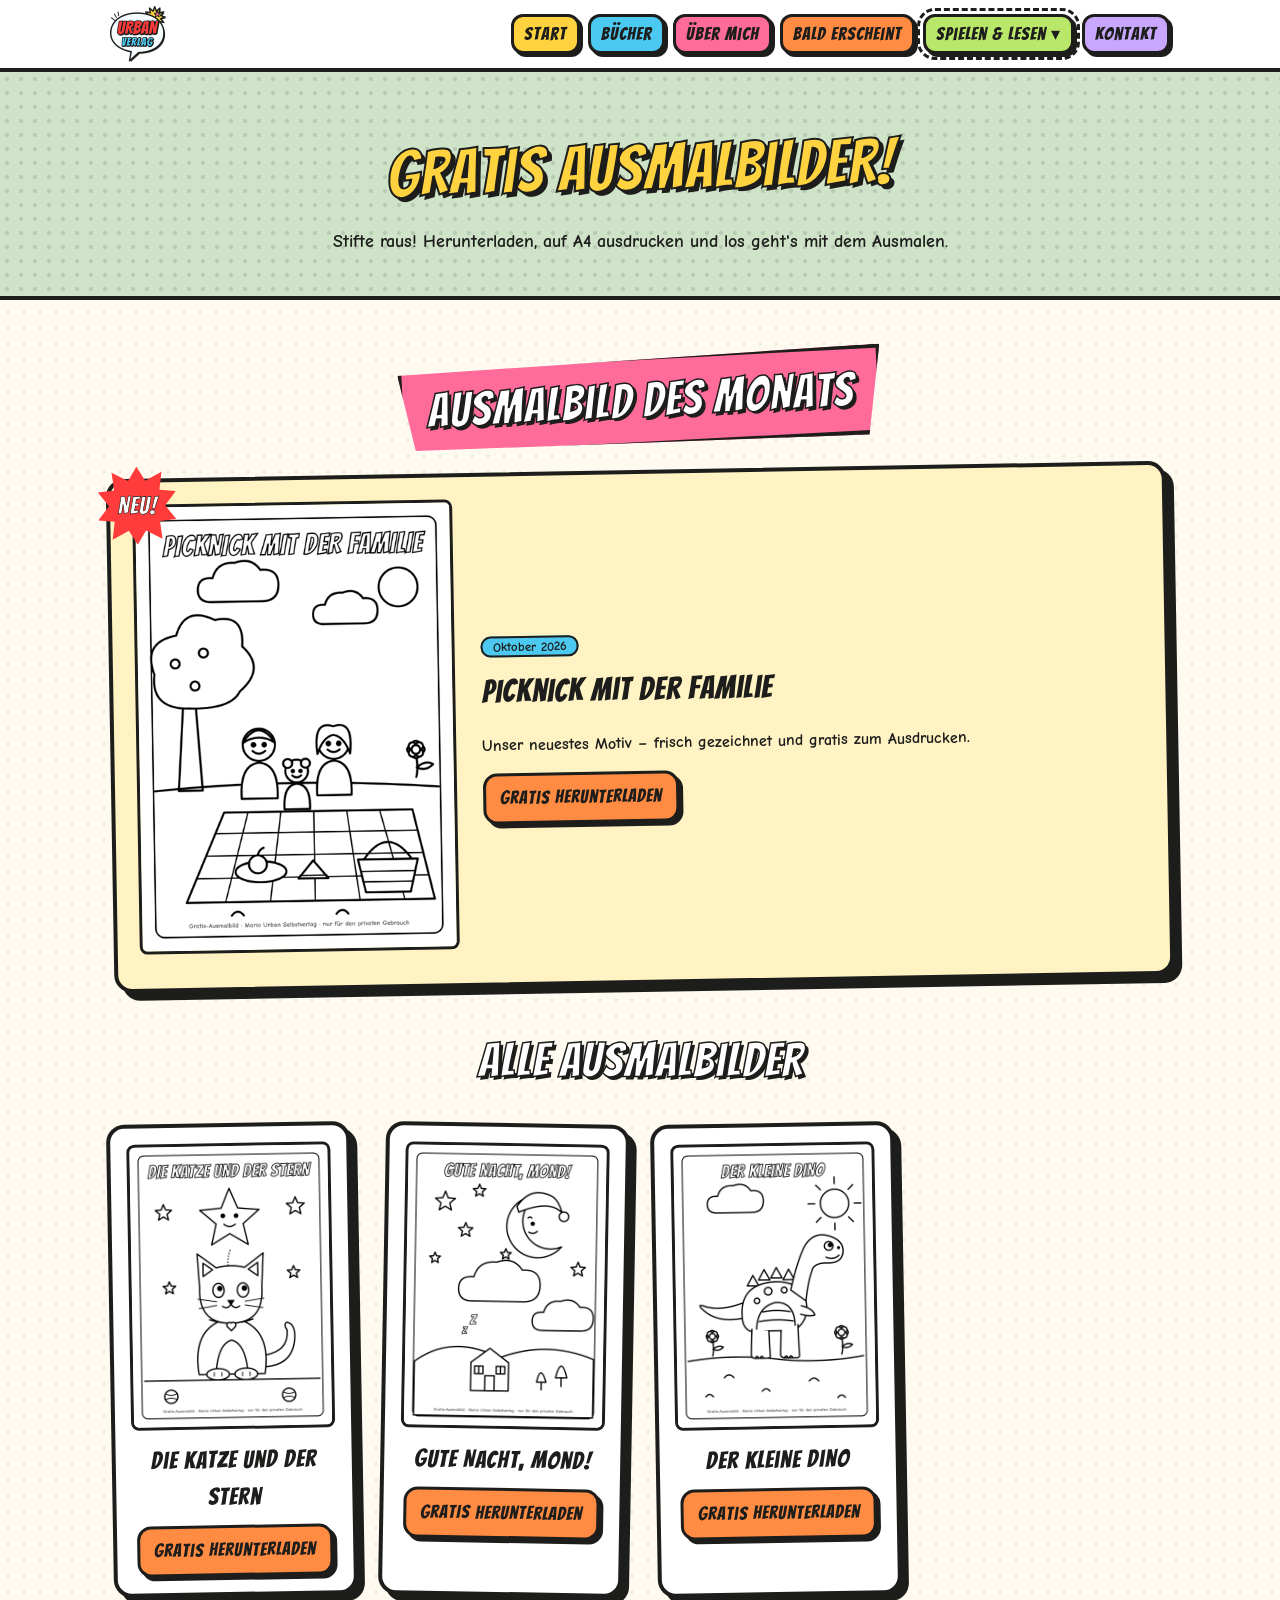
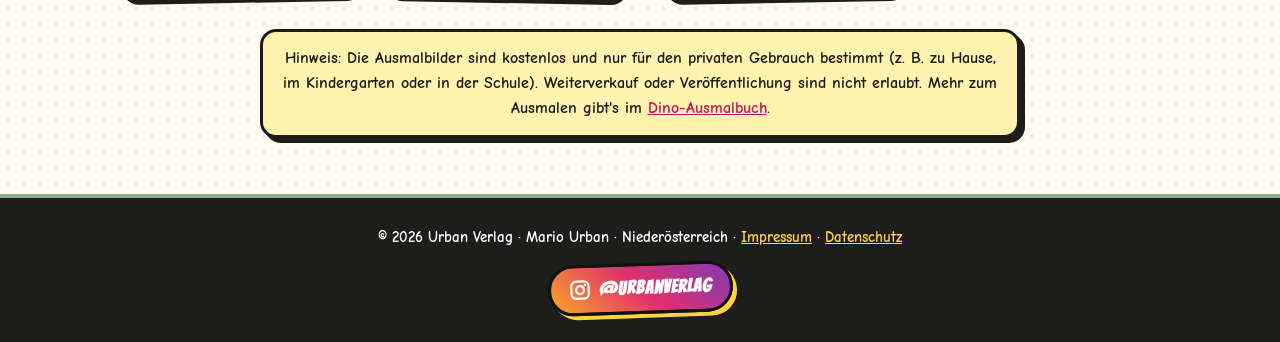
==== commit ee26c0e6: "Neues Logo (Sprechblase), CSS v13" ====
--- a/ausmalbilder.html
+++ b/ausmalbilder.html
@@ -1,4 +1,4 @@
-<!DOCTYPE html><html lang="de-AT"><head><meta charset="utf-8"><meta name="viewport" content="width=device-width,initial-scale=1"><title>Gratis Ausmalbilder zum Ausdrucken – Ausmalbild des Monats | Urban Verlag</title><meta name="description" content="Kostenlose Ausmalbilder für Kinder als PDF zum Ausdrucken: jeden Monat ein neues Motiv, dazu Dino, Mond, Katze und Familien-Picknick."><link rel="canonical" href="https://njrrrc6nn9-ux.github.io/urban-verlag/ausmalbilder.html"><meta property="og:type" content="website"><meta property="og:site_name" content="Urban Verlag"><meta property="og:locale" content="de_AT"><meta property="og:title" content="Gratis Ausmalbilder zum Ausdrucken – Ausmalbild des Monats | Urban Verlag"><meta property="og:description" content="Kostenlose Ausmalbilder für Kinder als PDF zum Ausdrucken: jeden Monat ein neues Motiv, dazu Dino, Mond, Katze und Familien-Picknick."><meta property="og:url" content="https://njrrrc6nn9-ux.github.io/urban-verlag/ausmalbilder.html"><meta property="og:image" content="https://njrrrc6nn9-ux.github.io/urban-verlag/logo.png"><meta name="twitter:card" content="summary"><meta name="twitter:title" content="Gratis Ausmalbilder zum Ausdrucken – Ausmalbild des Monats | Urban Verlag"><meta name="twitter:description" content="Kostenlose Ausmalbilder für Kinder als PDF zum Ausdrucken: jeden Monat ein neues Motiv, dazu Dino, Mond, Katze und Familien-Picknick."><meta name="twitter:image" content="https://njrrrc6nn9-ux.github.io/urban-verlag/logo.png"><script type="application/ld+json">{"@context": "https://schema.org", "@graph": [{"@type": "Organization", "@id": "https://njrrrc6nn9-ux.github.io/urban-verlag/#org", "name": "Urban Verlag", "url": "https://njrrrc6nn9-ux.github.io/urban-verlag/", "logo": "https://njrrrc6nn9-ux.github.io/urban-verlag/logo.png", "sameAs": ["https://www.instagram.com/urbanverlag/"], "founder": {"@type": "Person", "name": "Mario Urban"}, "address": {"@type": "PostalAddress", "addressRegion": "Niederösterreich", "addressCountry": "AT"}}]}</script><link rel="icon" href="favicon.png"><link rel="stylesheet" href="style.css?v=11"></head><body><header><div class="wrap"><nav><a class="logo" href="index.html"><img src="logo.png" alt="Urban Verlag" width="56" height="56" style="height:56px;width:56px;display:block"></a><input type="checkbox" id="menu" class="menu-toggle" aria-label="Menü öffnen"><label for="menu" class="burger"><i></i> Menü</label><ul><li><a href="index.html">Start</a></li><li><a href="index.html#buecher">Bücher</a></li><li><a href="index.html#ueber">Über mich</a></li><li><a href="bald.html">Bald erscheint</a></li><li class="dd"><details><summary class="on">Spielen &amp; Lesen</summary><div class="dd-panel"><a href="spiele.html">🎮 Minispiele</a><a href="geschichte.html">🌙 Vorlesegeschichte</a><a href="ideen.html">💡 Ideen</a><a href="ausmalbilder.html" aria-current="page">🖍️ Ausmalbilder</a><a href="planer-vorlage.html">🗓️ Gratis-Planerseite</a></div></details></li><li><a href="kontakt.html">Kontakt</a></li></ul></nav></div></header><section class="page-hero"><div class="wrap"><h1>Gratis Ausmalbilder!</h1><p>Stifte raus! Herunterladen, auf A4 ausdrucken und los geht's mit dem Ausmalen.</p></div></section>
+<!DOCTYPE html><html lang="de-AT"><head><meta charset="utf-8"><meta name="viewport" content="width=device-width,initial-scale=1"><title>Gratis Ausmalbilder zum Ausdrucken – Ausmalbild des Monats | Urban Verlag</title><meta name="description" content="Kostenlose Ausmalbilder für Kinder als PDF zum Ausdrucken: jeden Monat ein neues Motiv, dazu Dino, Mond, Katze und Familien-Picknick."><link rel="canonical" href="https://njrrrc6nn9-ux.github.io/urban-verlag/ausmalbilder.html"><meta property="og:type" content="website"><meta property="og:site_name" content="Urban Verlag"><meta property="og:locale" content="de_AT"><meta property="og:title" content="Gratis Ausmalbilder zum Ausdrucken – Ausmalbild des Monats | Urban Verlag"><meta property="og:description" content="Kostenlose Ausmalbilder für Kinder als PDF zum Ausdrucken: jeden Monat ein neues Motiv, dazu Dino, Mond, Katze und Familien-Picknick."><meta property="og:url" content="https://njrrrc6nn9-ux.github.io/urban-verlag/ausmalbilder.html"><meta property="og:image" content="https://njrrrc6nn9-ux.github.io/urban-verlag/logo-uv-512.png"><meta name="twitter:card" content="summary"><meta name="twitter:title" content="Gratis Ausmalbilder zum Ausdrucken – Ausmalbild des Monats | Urban Verlag"><meta name="twitter:description" content="Kostenlose Ausmalbilder für Kinder als PDF zum Ausdrucken: jeden Monat ein neues Motiv, dazu Dino, Mond, Katze und Familien-Picknick."><meta name="twitter:image" content="https://njrrrc6nn9-ux.github.io/urban-verlag/logo-uv-512.png"><script type="application/ld+json">{"@context": "https://schema.org", "@graph": [{"@type": "Organization", "@id": "https://njrrrc6nn9-ux.github.io/urban-verlag/#org", "name": "Urban Verlag", "url": "https://njrrrc6nn9-ux.github.io/urban-verlag/", "logo": "https://njrrrc6nn9-ux.github.io/urban-verlag/logo-uv-512.png", "sameAs": ["https://www.instagram.com/urbanverlag/"], "founder": {"@type": "Person", "name": "Mario Urban"}, "address": {"@type": "PostalAddress", "addressRegion": "Niederösterreich", "addressCountry": "AT"}}]}</script><link rel="icon" type="image/png" sizes="64x64" href="favicon-uv.png"><link rel="icon" type="image/png" sizes="32x32" href="favicon-uv-32.png"><link rel="apple-touch-icon" href="logo-uv-512.png"><link rel="stylesheet" href="style.css?v=13"></head><body><header><div class="wrap"><nav><a class="logo" href="index.html"><img src="logo-uv.png" alt="Urban Verlag" width="56" height="56" style="height:56px;width:56px;display:block"></a><input type="checkbox" id="menu" class="menu-toggle" aria-label="Menü öffnen"><label for="menu" class="burger"><i></i> Menü</label><ul><li><a href="index.html">Start</a></li><li><a href="index.html#buecher">Bücher</a></li><li><a href="index.html#ueber">Über mich</a></li><li><a href="bald.html">Bald erscheint</a></li><li class="dd"><details><summary class="on">Spielen &amp; Lesen</summary><div class="dd-panel"><a href="spiele.html">🎮 Minispiele</a><a href="geschichte.html">🌙 Vorlesegeschichte</a><a href="ideen.html">💡 Ideen</a><a href="ausmalbilder.html" aria-current="page">🖍️ Ausmalbilder</a><a href="planer-vorlage.html">🗓️ Gratis-Planerseite</a></div></details></li><li><a href="kontakt.html">Kontakt</a></li></ul></nav></div></header><section class="page-hero"><div class="wrap"><h1>Gratis Ausmalbilder!</h1><p>Stifte raus! Herunterladen, auf A4 ausdrucken und los geht's mit dem Ausmalen.</p></div></section>
 <section><div class="wrap"><h2><span class="pow">Ausmalbild des Monats</span></h2><div id="monat" class="monat"><noscript>Bitte JavaScript aktivieren, um die Ausmalbilder zu sehen.</noscript></div>
 <h2>Alle Ausmalbilder</h2><div class="cp-grid" id="cpgrid"></div><div class="note"><b>Hinweis:</b> Die Ausmalbilder sind kostenlos und <b>nur für den privaten Gebrauch</b> bestimmt (z.&nbsp;B. zu Hause, im Kindergarten oder in der Schule). Weiterverkauf oder Veröffentlichung sind nicht erlaubt. Mehr zum Ausmalen gibt's im <a href="https://www.amazon.de/dp/B0H2GQJDFB" target="_blank" rel="noopener">Dino-Ausmalbuch</a>.</div></div></section>
 <script>
--- a/style.css
+++ b/style.css
@@ -16,7 +16,7 @@
 nav ul li:nth-child(2) a{background:var(--sky)}nav ul li:nth-child(3) a{background:var(--pink)}nav ul li:nth-child(4) a{background:var(--orange)}nav ul li:nth-child(5) a{background:#b9e769}nav ul li:nth-child(6) a{background:#c9a7ff}nav ul a.on{outline:3px dashed var(--ink);outline-offset:3px}
 nav ul a:hover{transform:translate(-2px,-2px) rotate(-2deg);box-shadow:5px 5px 0 var(--ink)}
 .hero{background:var(--sage2);background-image:radial-gradient(rgba(29,29,27,.12) 2px,transparent 2.2px),repeating-conic-gradient(from 0deg at 50% 40%,#d9ecd3 0 10deg,#c3dbbd 10deg 20deg);background-size:14px 14px,auto;padding:56px 0 70px;text-align:center;border-bottom:4px solid var(--ink)}
-.hero-logo{width:160px;height:160px;display:block;margin:0 auto 20px;border-radius:50%;border:4px solid var(--ink);box-shadow:6px 6px 0 var(--ink);background:#fff;animation:bob 3s ease-in-out infinite}
+.hero-logo{width:180px;height:180px;display:block;margin:0 auto 20px;animation:bob 3s ease-in-out infinite}
 @keyframes bob{50%{transform:translateY(-8px) rotate(3deg)}}
 .bubble{position:relative;display:inline-block;background:#fff;border:3px solid var(--ink);border-radius:24px;padding:10px 20px;margin-bottom:22px;font-size:1.15rem;box-shadow:4px 4px 0 var(--ink);animation:pop .5s ease-out}
 .bubble:after{content:"";position:absolute;left:50%;top:-16px;margin-left:-10px;border:10px solid transparent;border-bottom:14px solid var(--ink);border-top:0}
@@ -66,7 +66,7 @@
 .legal h1{margin-top:0;font-size:2.8rem;color:var(--sun);-webkit-text-stroke:1.5px var(--ink);text-shadow:3px 3px 0 var(--ink)}
 .legal h3{font-size:1.5rem;margin:22px 0 4px;color:#2f6b3a}.legal p{font-weight:400}
 .fill{background:#fff3b0;padding:0 4px}
-@media(max-width:600px){nav ul{gap:6px}nav ul a{font-size:1rem;padding:3px 8px}.hero{padding:36px 0 50px}.hero-logo{width:120px!important;height:120px!important}.book,.book:nth-child(n),.cat{transform:none}.burst{right:-6px}.legal-card{padding:20px}}
+@media(max-width:600px){nav ul{gap:6px}nav ul a{font-size:1rem;padding:3px 8px}.hero{padding:36px 0 50px}.hero-logo{width:130px!important;height:130px!important}.book,.book:nth-child(n),.cat{transform:none}.burst{right:-6px}.legal-card{padding:20px}}
 @media(prefers-reduced-motion:reduce){*{animation:none!important;transition:none!important}}
 
 nav ul{flex-wrap:wrap;justify-content:flex-end;gap:8px}nav ul a{font-size:1.1rem;padding:3px 10px}
@@ -82,7 +82,7 @@
 .panel{max-width:820px;margin:0 auto;background:#fff;border:4px solid var(--ink);border-radius:20px;box-shadow:8px 8px 0 var(--ink);padding:28px 30px;font-size:1.1rem}
 .panel p{margin:0 0 14px}
 .about{display:flex;gap:26px;align-items:flex-start;max-width:900px;margin:0 auto}
-.about .mu{flex:0 0 120px;width:120px;height:120px;border-radius:50%;border:4px solid var(--ink);box-shadow:5px 5px 0 var(--ink);background:#fff;animation:bob 3s ease-in-out infinite}
+.about .mu{flex:0 0 130px;width:130px;height:130px;animation:bob 3s ease-in-out infinite}
 .about .say{position:relative;flex:1;background:#fff;border:4px solid var(--ink);border-radius:26px;padding:22px 26px;box-shadow:7px 7px 0 var(--ink);font-size:1.1rem}
 .about .say:before{content:"";position:absolute;left:-30px;top:40px;border:14px solid transparent;border-right:28px solid var(--ink);border-left:0}
 .about .say:after{content:"";position:absolute;left:-21px;top:44px;border:10px solid transparent;border-right:20px solid #fff;border-left:0}
@@ -203,3 +203,8 @@
 .plv{grid-template-columns:minmax(220px,340px) 1fr}.plv .cover{padding:0;border:0}.plv .cover img{width:100%;height:auto}
 .plcard{display:flex;gap:16px;align-items:flex-start}.plcard img{border:3px solid var(--ink);box-shadow:3px 3px 0 var(--ink);height:auto;flex:none}
 @media(max-width:700px){.plv{grid-template-columns:1fr}.plv .cover{max-width:300px}.dpad{grid-template-columns:repeat(4,1fr)}}
+
+.wish-teaser{background:#ffe0ec;transform:rotate(.6deg)}
+.tz-ico{font-size:2.6rem;width:70px;text-align:center;flex:none}
+.wish .pow{font-size:1.25rem;padding:2px 16px;margin-bottom:10px}
+.wish-sec{scroll-margin-top:90px}
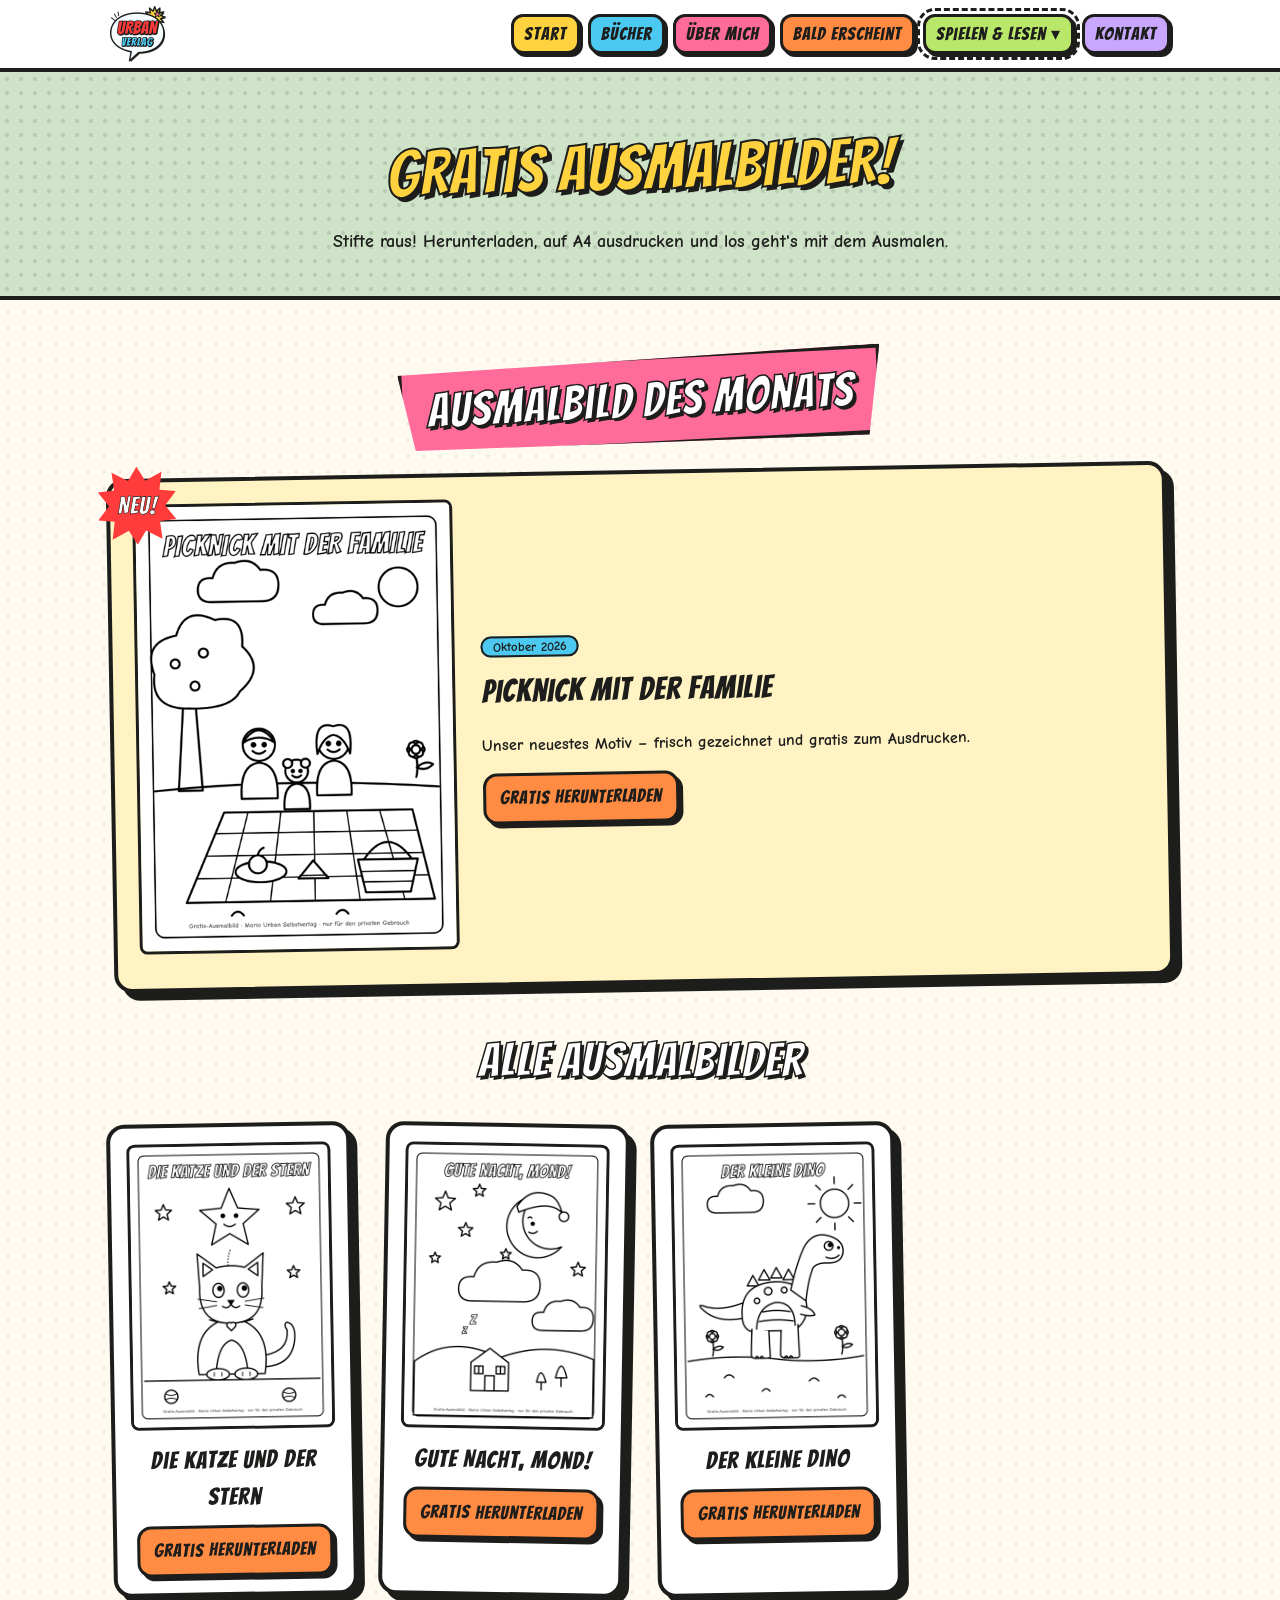
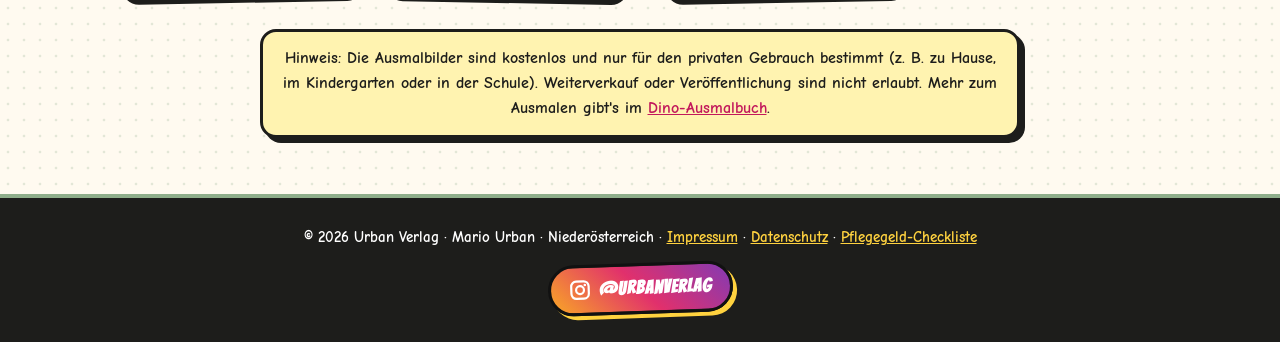
==== commit 64055e9a: "Pflegegeld-Checkliste und Rauhnächte-Seite" ====
--- a/ausmalbilder.html
+++ b/ausmalbilder.html
@@ -1,4 +1,4 @@
-<!DOCTYPE html><html lang="de-AT"><head><meta charset="utf-8"><meta name="viewport" content="width=device-width,initial-scale=1"><title>Gratis Ausmalbilder zum Ausdrucken – Ausmalbild des Monats | Urban Verlag</title><meta name="description" content="Kostenlose Ausmalbilder für Kinder als PDF zum Ausdrucken: jeden Monat ein neues Motiv, dazu Dino, Mond, Katze und Familien-Picknick."><link rel="canonical" href="https://njrrrc6nn9-ux.github.io/urban-verlag/ausmalbilder.html"><meta property="og:type" content="website"><meta property="og:site_name" content="Urban Verlag"><meta property="og:locale" content="de_AT"><meta property="og:title" content="Gratis Ausmalbilder zum Ausdrucken – Ausmalbild des Monats | Urban Verlag"><meta property="og:description" content="Kostenlose Ausmalbilder für Kinder als PDF zum Ausdrucken: jeden Monat ein neues Motiv, dazu Dino, Mond, Katze und Familien-Picknick."><meta property="og:url" content="https://njrrrc6nn9-ux.github.io/urban-verlag/ausmalbilder.html"><meta property="og:image" content="https://njrrrc6nn9-ux.github.io/urban-verlag/logo-uv-512.png"><meta name="twitter:card" content="summary"><meta name="twitter:title" content="Gratis Ausmalbilder zum Ausdrucken – Ausmalbild des Monats | Urban Verlag"><meta name="twitter:description" content="Kostenlose Ausmalbilder für Kinder als PDF zum Ausdrucken: jeden Monat ein neues Motiv, dazu Dino, Mond, Katze und Familien-Picknick."><meta name="twitter:image" content="https://njrrrc6nn9-ux.github.io/urban-verlag/logo-uv-512.png"><script type="application/ld+json">{"@context": "https://schema.org", "@graph": [{"@type": "Organization", "@id": "https://njrrrc6nn9-ux.github.io/urban-verlag/#org", "name": "Urban Verlag", "url": "https://njrrrc6nn9-ux.github.io/urban-verlag/", "logo": "https://njrrrc6nn9-ux.github.io/urban-verlag/logo-uv-512.png", "sameAs": ["https://www.instagram.com/urbanverlag/"], "founder": {"@type": "Person", "name": "Mario Urban"}, "address": {"@type": "PostalAddress", "addressRegion": "Niederösterreich", "addressCountry": "AT"}}]}</script><link rel="icon" type="image/png" sizes="64x64" href="favicon-uv.png"><link rel="icon" type="image/png" sizes="32x32" href="favicon-uv-32.png"><link rel="apple-touch-icon" href="logo-uv-512.png"><link rel="stylesheet" href="style.css?v=13"></head><body><header><div class="wrap"><nav><a class="logo" href="index.html"><img src="logo-uv.png" alt="Urban Verlag" width="56" height="56" style="height:56px;width:56px;display:block"></a><input type="checkbox" id="menu" class="menu-toggle" aria-label="Menü öffnen"><label for="menu" class="burger"><i></i> Menü</label><ul><li><a href="index.html">Start</a></li><li><a href="index.html#buecher">Bücher</a></li><li><a href="index.html#ueber">Über mich</a></li><li><a href="bald.html">Bald erscheint</a></li><li class="dd"><details><summary class="on">Spielen &amp; Lesen</summary><div class="dd-panel"><a href="spiele.html">🎮 Minispiele</a><a href="geschichte.html">🌙 Vorlesegeschichte</a><a href="ideen.html">💡 Ideen</a><a href="ausmalbilder.html" aria-current="page">🖍️ Ausmalbilder</a><a href="planer-vorlage.html">🗓️ Gratis-Planerseite</a></div></details></li><li><a href="kontakt.html">Kontakt</a></li></ul></nav></div></header><section class="page-hero"><div class="wrap"><h1>Gratis Ausmalbilder!</h1><p>Stifte raus! Herunterladen, auf A4 ausdrucken und los geht's mit dem Ausmalen.</p></div></section>
+<!DOCTYPE html><html lang="de-AT"><head><meta charset="utf-8"><meta name="viewport" content="width=device-width,initial-scale=1"><title>Gratis Ausmalbilder zum Ausdrucken – Ausmalbild des Monats | Urban Verlag</title><meta name="description" content="Kostenlose Ausmalbilder für Kinder als PDF zum Ausdrucken: jeden Monat ein neues Motiv, dazu Dino, Mond, Katze und Familien-Picknick."><link rel="canonical" href="https://njrrrc6nn9-ux.github.io/urban-verlag/ausmalbilder.html"><meta property="og:type" content="website"><meta property="og:site_name" content="Urban Verlag"><meta property="og:locale" content="de_AT"><meta property="og:title" content="Gratis Ausmalbilder zum Ausdrucken – Ausmalbild des Monats | Urban Verlag"><meta property="og:description" content="Kostenlose Ausmalbilder für Kinder als PDF zum Ausdrucken: jeden Monat ein neues Motiv, dazu Dino, Mond, Katze und Familien-Picknick."><meta property="og:url" content="https://njrrrc6nn9-ux.github.io/urban-verlag/ausmalbilder.html"><meta property="og:image" content="https://njrrrc6nn9-ux.github.io/urban-verlag/logo-uv-512.png"><meta name="twitter:card" content="summary"><meta name="twitter:title" content="Gratis Ausmalbilder zum Ausdrucken – Ausmalbild des Monats | Urban Verlag"><meta name="twitter:description" content="Kostenlose Ausmalbilder für Kinder als PDF zum Ausdrucken: jeden Monat ein neues Motiv, dazu Dino, Mond, Katze und Familien-Picknick."><meta name="twitter:image" content="https://njrrrc6nn9-ux.github.io/urban-verlag/logo-uv-512.png"><script type="application/ld+json">{"@context": "https://schema.org", "@graph": [{"@type": "Organization", "@id": "https://njrrrc6nn9-ux.github.io/urban-verlag/#org", "name": "Urban Verlag", "url": "https://njrrrc6nn9-ux.github.io/urban-verlag/", "logo": "https://njrrrc6nn9-ux.github.io/urban-verlag/logo-uv-512.png", "sameAs": ["https://www.instagram.com/urbanverlag/"], "founder": {"@type": "Person", "name": "Mario Urban"}, "address": {"@type": "PostalAddress", "addressRegion": "Niederösterreich", "addressCountry": "AT"}}]}</script><link rel="icon" type="image/png" sizes="64x64" href="favicon-uv.png"><link rel="icon" type="image/png" sizes="32x32" href="favicon-uv-32.png"><link rel="apple-touch-icon" href="logo-uv-512.png"><link rel="stylesheet" href="style.css?v=13"></head><body><header><div class="wrap"><nav><a class="logo" href="index.html"><img src="logo-uv.png" alt="Urban Verlag" width="56" height="56" style="height:56px;width:56px;display:block"></a><input type="checkbox" id="menu" class="menu-toggle" aria-label="Menü öffnen"><label for="menu" class="burger"><i></i> Menü</label><ul><li><a href="index.html">Start</a></li><li><a href="index.html#buecher">Bücher</a></li><li><a href="index.html#ueber">Über mich</a></li><li><a href="bald.html">Bald erscheint</a></li><li class="dd"><details><summary class="on">Spielen &amp; Lesen</summary><div class="dd-panel"><a href="spiele.html">🎮 Minispiele</a><a href="geschichte.html">🌙 Vorlesegeschichte</a><a href="ideen.html">💡 Ideen</a><a href="ausmalbilder.html" aria-current="page">🖍️ Ausmalbilder</a><a href="planer-vorlage.html">🗓️ Gratis-Planerseite</a><a href="rauhnaechte.html">✨ Rauhnächte-Wunschzettel</a></div></details></li><li><a href="kontakt.html">Kontakt</a></li></ul></nav></div></header><section class="page-hero"><div class="wrap"><h1>Gratis Ausmalbilder!</h1><p>Stifte raus! Herunterladen, auf A4 ausdrucken und los geht's mit dem Ausmalen.</p></div></section>
 <section><div class="wrap"><h2><span class="pow">Ausmalbild des Monats</span></h2><div id="monat" class="monat"><noscript>Bitte JavaScript aktivieren, um die Ausmalbilder zu sehen.</noscript></div>
 <h2>Alle Ausmalbilder</h2><div class="cp-grid" id="cpgrid"></div><div class="note"><b>Hinweis:</b> Die Ausmalbilder sind kostenlos und <b>nur für den privaten Gebrauch</b> bestimmt (z.&nbsp;B. zu Hause, im Kindergarten oder in der Schule). Weiterverkauf oder Veröffentlichung sind nicht erlaubt. Mehr zum Ausmalen gibt's im <a href="https://www.amazon.de/dp/B0H2GQJDFB" target="_blank" rel="noopener">Dino-Ausmalbuch</a>.</div></div></section>
 <script>
@@ -14,4 +14,4 @@
 document.getElementById("cpgrid").innerHTML=list.slice(1).map(function(e){return card(e,false)}).join("");
 }).catch(function(){document.getElementById("monat").textContent="Die Ausmalbilder konnten gerade nicht geladen werden. Bitte lade die Seite neu."});
 })();
-</script><footer><div class="wrap">© 2026 Urban Verlag · Mario Urban · Niederösterreich · <a href="impressum.html">Impressum</a> · <a href="datenschutz.html">Datenschutz</a><p class="ig-foot"><a class="btn-ig" href="https://www.instagram.com/urbanverlag/" target="_blank" rel="noopener noreferrer" aria-label="Urban Verlag auf Instagram (öffnet in neuem Tab)"><svg class="ig-ico" viewBox="0 0 24 24" width="22" height="22" aria-hidden="true" focusable="false"><rect x="2.5" y="2.5" width="19" height="19" rx="5.5" fill="none" stroke="currentColor" stroke-width="2.4"/><circle cx="12" cy="12" r="4.3" fill="none" stroke="currentColor" stroke-width="2.4"/><circle cx="17.4" cy="6.6" r="1.4" fill="currentColor"/></svg><span>@UrbanVerlag</span></a></p></div></footer><script>document.querySelectorAll("nav ul a").forEach(function(a){a.addEventListener("click",function(){var m=document.getElementById("menu");if(m)m.checked=false;});});document.addEventListener("click",function(e){document.querySelectorAll("nav details[open]").forEach(function(d){if(!d.contains(e.target))d.removeAttribute("open");});});document.addEventListener("keydown",function(e){if(e.key==="Escape")document.querySelectorAll("nav details[open]").forEach(function(d){d.removeAttribute("open");});});</script></body></html>+</script><footer><div class="wrap">© 2026 Urban Verlag · Mario Urban · Niederösterreich · <a href="impressum.html">Impressum</a> · <a href="datenschutz.html">Datenschutz</a> · <a href="pflegegeld-checkliste.html">Pflegegeld-Checkliste</a><p class="ig-foot"><a class="btn-ig" href="https://www.instagram.com/urbanverlag/" target="_blank" rel="noopener noreferrer" aria-label="Urban Verlag auf Instagram (öffnet in neuem Tab)"><svg class="ig-ico" viewBox="0 0 24 24" width="22" height="22" aria-hidden="true" focusable="false"><rect x="2.5" y="2.5" width="19" height="19" rx="5.5" fill="none" stroke="currentColor" stroke-width="2.4"/><circle cx="12" cy="12" r="4.3" fill="none" stroke="currentColor" stroke-width="2.4"/><circle cx="17.4" cy="6.6" r="1.4" fill="currentColor"/></svg><span>@UrbanVerlag</span></a></p></div></footer><script>document.querySelectorAll("nav ul a").forEach(function(a){a.addEventListener("click",function(){var m=document.getElementById("menu");if(m)m.checked=false;});});document.addEventListener("click",function(e){document.querySelectorAll("nav details[open]").forEach(function(d){if(!d.contains(e.target))d.removeAttribute("open");});});document.addEventListener("keydown",function(e){if(e.key==="Escape")document.querySelectorAll("nav details[open]").forEach(function(d){d.removeAttribute("open");});});</script></body></html>
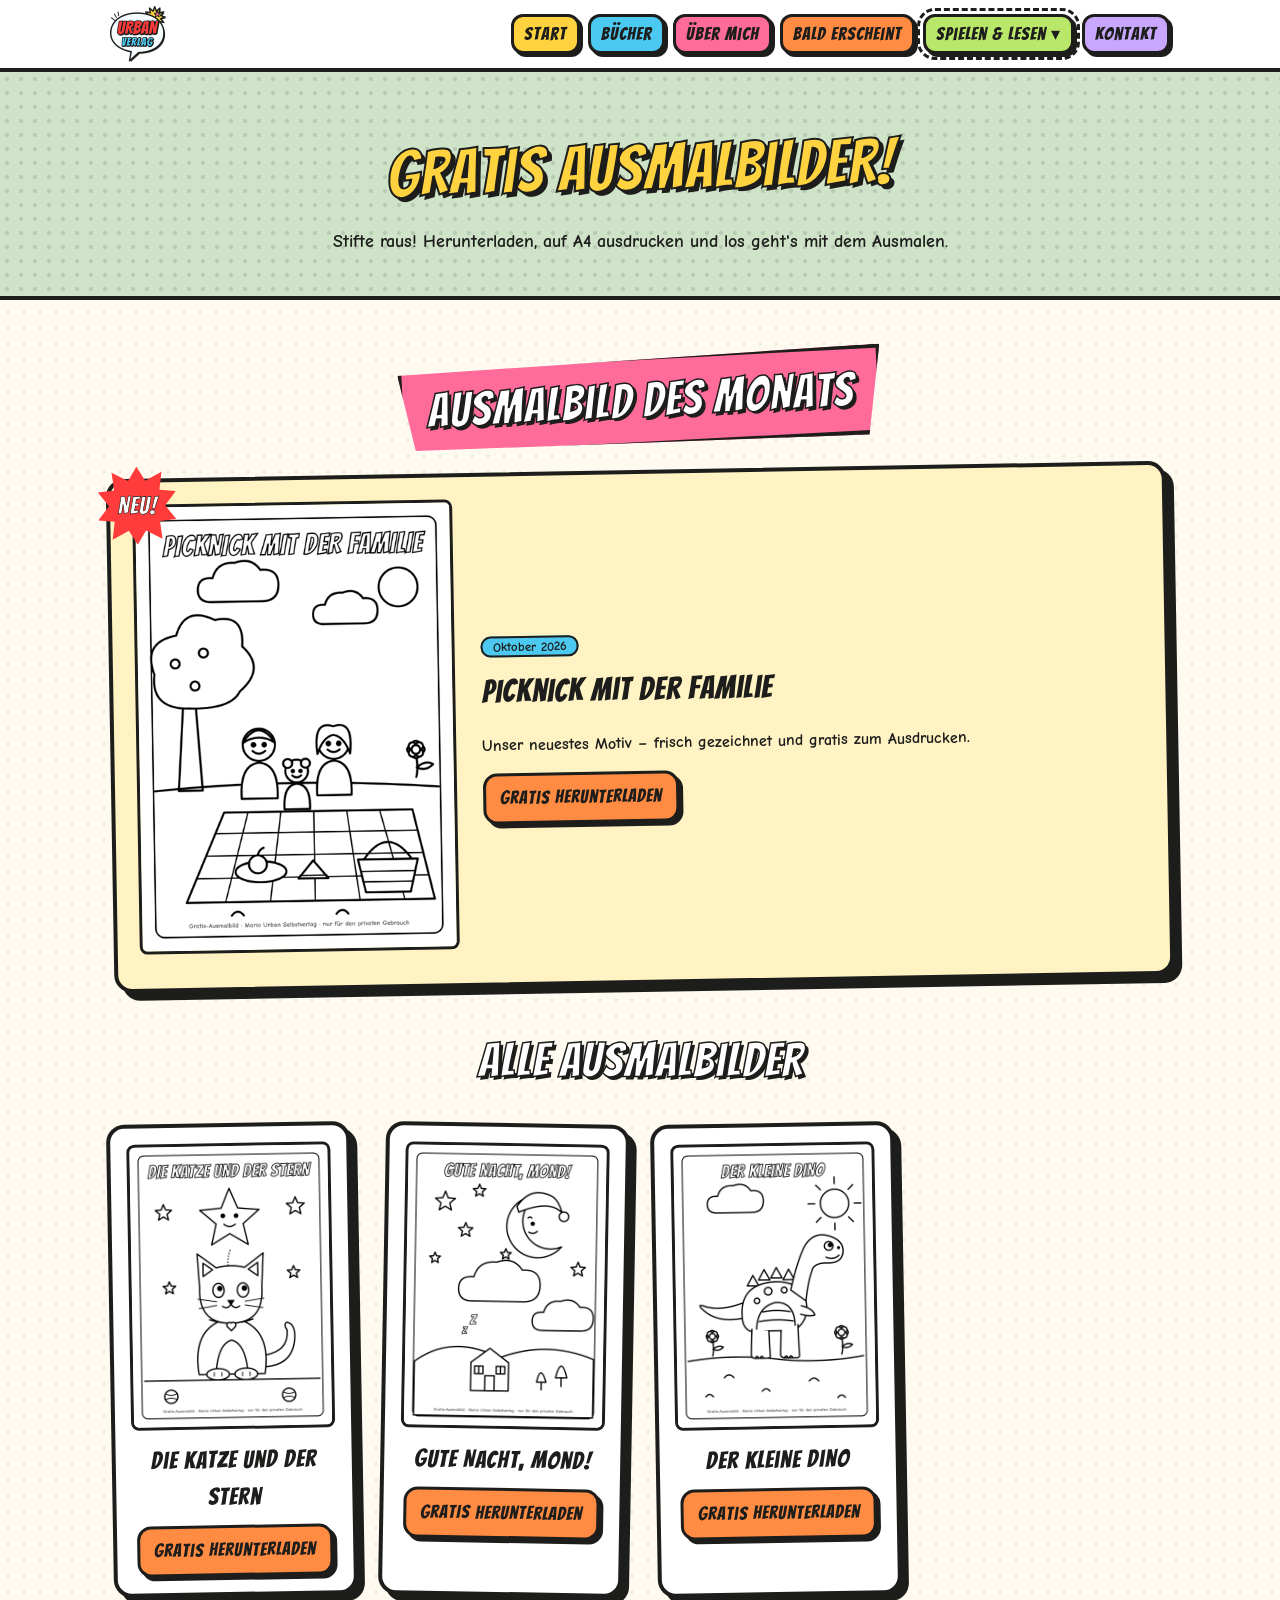
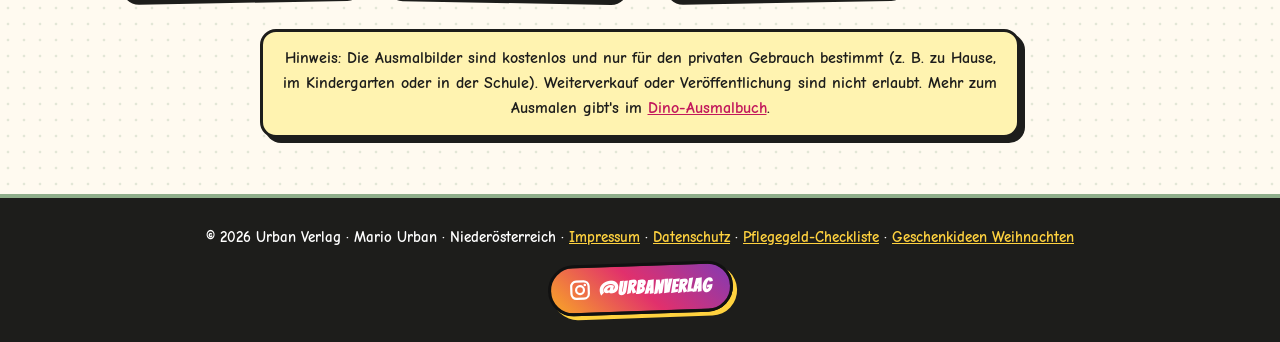
==== commit 7773a47b: "Geschenkideen Weihnachten 2026" ====
--- a/ausmalbilder.html
+++ b/ausmalbilder.html
@@ -1,4 +1,4 @@
-<!DOCTYPE html><html lang="de-AT"><head><meta charset="utf-8"><meta name="viewport" content="width=device-width,initial-scale=1"><title>Gratis Ausmalbilder zum Ausdrucken – Ausmalbild des Monats | Urban Verlag</title><meta name="description" content="Kostenlose Ausmalbilder für Kinder als PDF zum Ausdrucken: jeden Monat ein neues Motiv, dazu Dino, Mond, Katze und Familien-Picknick."><link rel="canonical" href="https://njrrrc6nn9-ux.github.io/urban-verlag/ausmalbilder.html"><meta property="og:type" content="website"><meta property="og:site_name" content="Urban Verlag"><meta property="og:locale" content="de_AT"><meta property="og:title" content="Gratis Ausmalbilder zum Ausdrucken – Ausmalbild des Monats | Urban Verlag"><meta property="og:description" content="Kostenlose Ausmalbilder für Kinder als PDF zum Ausdrucken: jeden Monat ein neues Motiv, dazu Dino, Mond, Katze und Familien-Picknick."><meta property="og:url" content="https://njrrrc6nn9-ux.github.io/urban-verlag/ausmalbilder.html"><meta property="og:image" content="https://njrrrc6nn9-ux.github.io/urban-verlag/logo-uv-512.png"><meta name="twitter:card" content="summary"><meta name="twitter:title" content="Gratis Ausmalbilder zum Ausdrucken – Ausmalbild des Monats | Urban Verlag"><meta name="twitter:description" content="Kostenlose Ausmalbilder für Kinder als PDF zum Ausdrucken: jeden Monat ein neues Motiv, dazu Dino, Mond, Katze und Familien-Picknick."><meta name="twitter:image" content="https://njrrrc6nn9-ux.github.io/urban-verlag/logo-uv-512.png"><script type="application/ld+json">{"@context": "https://schema.org", "@graph": [{"@type": "Organization", "@id": "https://njrrrc6nn9-ux.github.io/urban-verlag/#org", "name": "Urban Verlag", "url": "https://njrrrc6nn9-ux.github.io/urban-verlag/", "logo": "https://njrrrc6nn9-ux.github.io/urban-verlag/logo-uv-512.png", "sameAs": ["https://www.instagram.com/urbanverlag/"], "founder": {"@type": "Person", "name": "Mario Urban"}, "address": {"@type": "PostalAddress", "addressRegion": "Niederösterreich", "addressCountry": "AT"}}]}</script><link rel="icon" type="image/png" sizes="64x64" href="favicon-uv.png"><link rel="icon" type="image/png" sizes="32x32" href="favicon-uv-32.png"><link rel="apple-touch-icon" href="logo-uv-512.png"><link rel="stylesheet" href="style.css?v=13"></head><body><header><div class="wrap"><nav><a class="logo" href="index.html"><img src="logo-uv.png" alt="Urban Verlag" width="56" height="56" style="height:56px;width:56px;display:block"></a><input type="checkbox" id="menu" class="menu-toggle" aria-label="Menü öffnen"><label for="menu" class="burger"><i></i> Menü</label><ul><li><a href="index.html">Start</a></li><li><a href="index.html#buecher">Bücher</a></li><li><a href="index.html#ueber">Über mich</a></li><li><a href="bald.html">Bald erscheint</a></li><li class="dd"><details><summary class="on">Spielen &amp; Lesen</summary><div class="dd-panel"><a href="spiele.html">🎮 Minispiele</a><a href="geschichte.html">🌙 Vorlesegeschichte</a><a href="ideen.html">💡 Ideen</a><a href="ausmalbilder.html" aria-current="page">🖍️ Ausmalbilder</a><a href="planer-vorlage.html">🗓️ Gratis-Planerseite</a><a href="rauhnaechte.html">✨ Rauhnächte-Wunschzettel</a></div></details></li><li><a href="kontakt.html">Kontakt</a></li></ul></nav></div></header><section class="page-hero"><div class="wrap"><h1>Gratis Ausmalbilder!</h1><p>Stifte raus! Herunterladen, auf A4 ausdrucken und los geht's mit dem Ausmalen.</p></div></section>
+<!DOCTYPE html><html lang="de-AT"><head><meta charset="utf-8"><meta name="viewport" content="width=device-width,initial-scale=1"><title>Gratis Ausmalbilder zum Ausdrucken – Ausmalbild des Monats | Urban Verlag</title><meta name="description" content="Kostenlose Ausmalbilder für Kinder als PDF zum Ausdrucken: jeden Monat ein neues Motiv, dazu Dino, Mond, Katze und Familien-Picknick."><link rel="canonical" href="https://njrrrc6nn9-ux.github.io/urban-verlag/ausmalbilder.html"><meta property="og:type" content="website"><meta property="og:site_name" content="Urban Verlag"><meta property="og:locale" content="de_AT"><meta property="og:title" content="Gratis Ausmalbilder zum Ausdrucken – Ausmalbild des Monats | Urban Verlag"><meta property="og:description" content="Kostenlose Ausmalbilder für Kinder als PDF zum Ausdrucken: jeden Monat ein neues Motiv, dazu Dino, Mond, Katze und Familien-Picknick."><meta property="og:url" content="https://njrrrc6nn9-ux.github.io/urban-verlag/ausmalbilder.html"><meta property="og:image" content="https://njrrrc6nn9-ux.github.io/urban-verlag/logo-uv-512.png"><meta name="twitter:card" content="summary"><meta name="twitter:title" content="Gratis Ausmalbilder zum Ausdrucken – Ausmalbild des Monats | Urban Verlag"><meta name="twitter:description" content="Kostenlose Ausmalbilder für Kinder als PDF zum Ausdrucken: jeden Monat ein neues Motiv, dazu Dino, Mond, Katze und Familien-Picknick."><meta name="twitter:image" content="https://njrrrc6nn9-ux.github.io/urban-verlag/logo-uv-512.png"><script type="application/ld+json">{"@context": "https://schema.org", "@graph": [{"@type": "Organization", "@id": "https://njrrrc6nn9-ux.github.io/urban-verlag/#org", "name": "Urban Verlag", "url": "https://njrrrc6nn9-ux.github.io/urban-verlag/", "logo": "https://njrrrc6nn9-ux.github.io/urban-verlag/logo-uv-512.png", "sameAs": ["https://www.instagram.com/urbanverlag/"], "founder": {"@type": "Person", "name": "Mario Urban"}, "address": {"@type": "PostalAddress", "addressRegion": "Niederösterreich", "addressCountry": "AT"}}]}</script><link rel="icon" type="image/png" sizes="64x64" href="favicon-uv.png"><link rel="icon" type="image/png" sizes="32x32" href="favicon-uv-32.png"><link rel="apple-touch-icon" href="logo-uv-512.png"><link rel="stylesheet" href="style.css?v=13"></head><body><header><div class="wrap"><nav><a class="logo" href="index.html"><img src="logo-uv.png" alt="Urban Verlag" width="56" height="56" style="height:56px;width:56px;display:block"></a><input type="checkbox" id="menu" class="menu-toggle" aria-label="Menü öffnen"><label for="menu" class="burger"><i></i> Menü</label><ul><li><a href="index.html">Start</a></li><li><a href="index.html#buecher">Bücher</a></li><li><a href="index.html#ueber">Über mich</a></li><li><a href="bald.html">Bald erscheint</a></li><li class="dd"><details><summary class="on">Spielen &amp; Lesen</summary><div class="dd-panel"><a href="spiele.html">🎮 Minispiele</a><a href="geschichte.html">🌙 Vorlesegeschichte</a><a href="ideen.html">💡 Ideen</a><a href="ausmalbilder.html" aria-current="page">🖍️ Ausmalbilder</a><a href="planer-vorlage.html">🗓️ Gratis-Planerseite</a><a href="rauhnaechte.html">✨ Rauhnächte-Wunschzettel</a><a href="geschenkideen-weihnachten.html">🎁 Geschenkideen</a></div></details></li><li><a href="kontakt.html">Kontakt</a></li></ul></nav></div></header><section class="page-hero"><div class="wrap"><h1>Gratis Ausmalbilder!</h1><p>Stifte raus! Herunterladen, auf A4 ausdrucken und los geht's mit dem Ausmalen.</p></div></section>
 <section><div class="wrap"><h2><span class="pow">Ausmalbild des Monats</span></h2><div id="monat" class="monat"><noscript>Bitte JavaScript aktivieren, um die Ausmalbilder zu sehen.</noscript></div>
 <h2>Alle Ausmalbilder</h2><div class="cp-grid" id="cpgrid"></div><div class="note"><b>Hinweis:</b> Die Ausmalbilder sind kostenlos und <b>nur für den privaten Gebrauch</b> bestimmt (z.&nbsp;B. zu Hause, im Kindergarten oder in der Schule). Weiterverkauf oder Veröffentlichung sind nicht erlaubt. Mehr zum Ausmalen gibt's im <a href="https://www.amazon.de/dp/B0H2GQJDFB" target="_blank" rel="noopener">Dino-Ausmalbuch</a>.</div></div></section>
 <script>
@@ -14,4 +14,4 @@
 document.getElementById("cpgrid").innerHTML=list.slice(1).map(function(e){return card(e,false)}).join("");
 }).catch(function(){document.getElementById("monat").textContent="Die Ausmalbilder konnten gerade nicht geladen werden. Bitte lade die Seite neu."});
 })();
-</script><footer><div class="wrap">© 2026 Urban Verlag · Mario Urban · Niederösterreich · <a href="impressum.html">Impressum</a> · <a href="datenschutz.html">Datenschutz</a> · <a href="pflegegeld-checkliste.html">Pflegegeld-Checkliste</a><p class="ig-foot"><a class="btn-ig" href="https://www.instagram.com/urbanverlag/" target="_blank" rel="noopener noreferrer" aria-label="Urban Verlag auf Instagram (öffnet in neuem Tab)"><svg class="ig-ico" viewBox="0 0 24 24" width="22" height="22" aria-hidden="true" focusable="false"><rect x="2.5" y="2.5" width="19" height="19" rx="5.5" fill="none" stroke="currentColor" stroke-width="2.4"/><circle cx="12" cy="12" r="4.3" fill="none" stroke="currentColor" stroke-width="2.4"/><circle cx="17.4" cy="6.6" r="1.4" fill="currentColor"/></svg><span>@UrbanVerlag</span></a></p></div></footer><script>document.querySelectorAll("nav ul a").forEach(function(a){a.addEventListener("click",function(){var m=document.getElementById("menu");if(m)m.checked=false;});});document.addEventListener("click",function(e){document.querySelectorAll("nav details[open]").forEach(function(d){if(!d.contains(e.target))d.removeAttribute("open");});});document.addEventListener("keydown",function(e){if(e.key==="Escape")document.querySelectorAll("nav details[open]").forEach(function(d){d.removeAttribute("open");});});</script></body></html>+</script><footer><div class="wrap">© 2026 Urban Verlag · Mario Urban · Niederösterreich · <a href="impressum.html">Impressum</a> · <a href="datenschutz.html">Datenschutz</a> · <a href="pflegegeld-checkliste.html">Pflegegeld-Checkliste</a> · <a href="geschenkideen-weihnachten.html">Geschenkideen Weihnachten</a><p class="ig-foot"><a class="btn-ig" href="https://www.instagram.com/urbanverlag/" target="_blank" rel="noopener noreferrer" aria-label="Urban Verlag auf Instagram (öffnet in neuem Tab)"><svg class="ig-ico" viewBox="0 0 24 24" width="22" height="22" aria-hidden="true" focusable="false"><rect x="2.5" y="2.5" width="19" height="19" rx="5.5" fill="none" stroke="currentColor" stroke-width="2.4"/><circle cx="12" cy="12" r="4.3" fill="none" stroke="currentColor" stroke-width="2.4"/><circle cx="17.4" cy="6.6" r="1.4" fill="currentColor"/></svg><span>@UrbanVerlag</span></a></p></div></footer><script>document.querySelectorAll("nav ul a").forEach(function(a){a.addEventListener("click",function(){var m=document.getElementById("menu");if(m)m.checked=false;});});document.addEventListener("click",function(e){document.querySelectorAll("nav details[open]").forEach(function(d){if(!d.contains(e.target))d.removeAttribute("open");});});document.addEventListener("keydown",function(e){if(e.key==="Escape")document.querySelectorAll("nav details[open]").forEach(function(d){d.removeAttribute("open");});});</script></body></html>
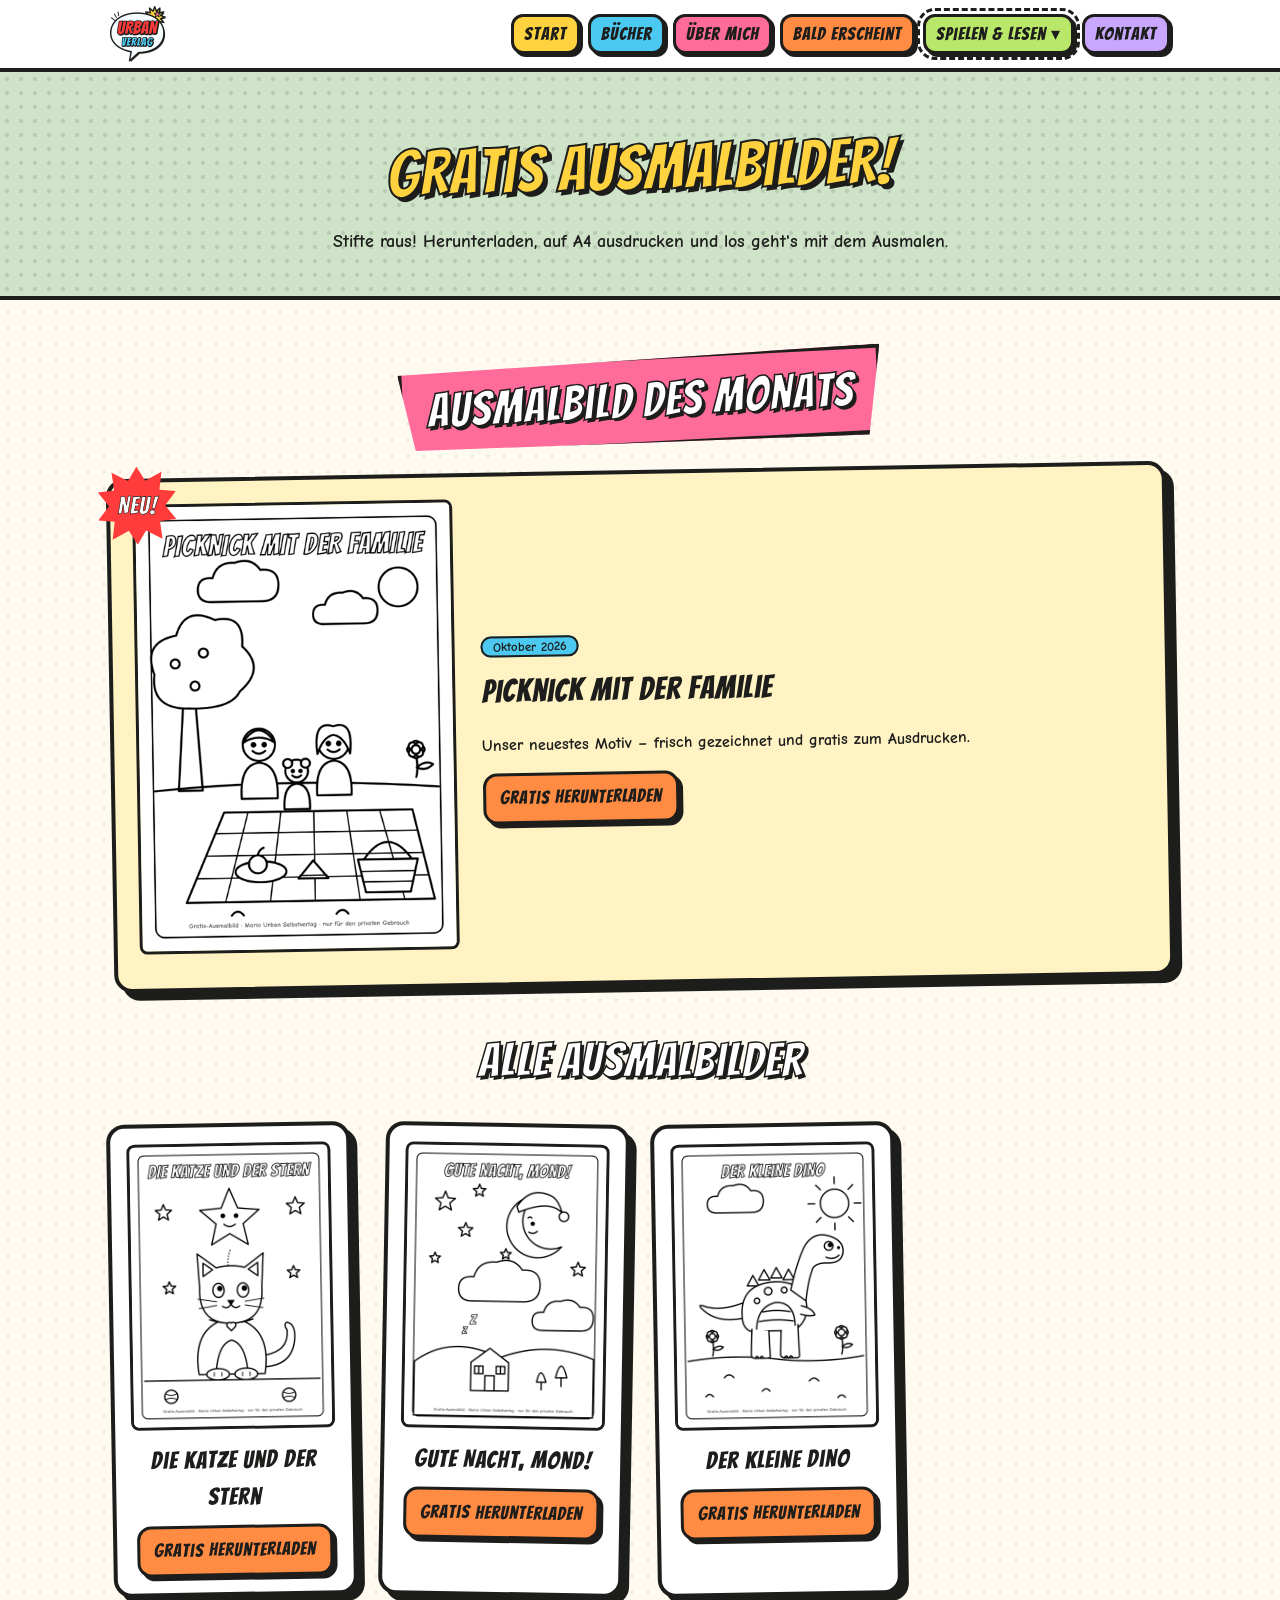
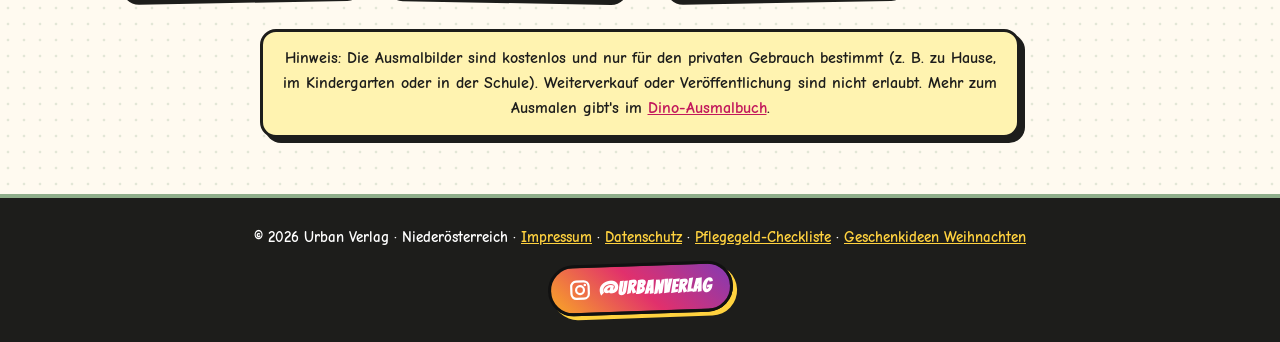
==== commit a24da28b: "Name aus Fußzeile und Metadaten entfernt" ====
--- a/ausmalbilder.html
+++ b/ausmalbilder.html
@@ -1,4 +1,4 @@
-<!DOCTYPE html><html lang="de-AT"><head><meta charset="utf-8"><meta name="viewport" content="width=device-width,initial-scale=1"><title>Gratis Ausmalbilder zum Ausdrucken – Ausmalbild des Monats | Urban Verlag</title><meta name="description" content="Kostenlose Ausmalbilder für Kinder als PDF zum Ausdrucken: jeden Monat ein neues Motiv, dazu Dino, Mond, Katze und Familien-Picknick."><link rel="canonical" href="https://njrrrc6nn9-ux.github.io/urban-verlag/ausmalbilder.html"><meta property="og:type" content="website"><meta property="og:site_name" content="Urban Verlag"><meta property="og:locale" content="de_AT"><meta property="og:title" content="Gratis Ausmalbilder zum Ausdrucken – Ausmalbild des Monats | Urban Verlag"><meta property="og:description" content="Kostenlose Ausmalbilder für Kinder als PDF zum Ausdrucken: jeden Monat ein neues Motiv, dazu Dino, Mond, Katze und Familien-Picknick."><meta property="og:url" content="https://njrrrc6nn9-ux.github.io/urban-verlag/ausmalbilder.html"><meta property="og:image" content="https://njrrrc6nn9-ux.github.io/urban-verlag/logo-uv-512.png"><meta name="twitter:card" content="summary"><meta name="twitter:title" content="Gratis Ausmalbilder zum Ausdrucken – Ausmalbild des Monats | Urban Verlag"><meta name="twitter:description" content="Kostenlose Ausmalbilder für Kinder als PDF zum Ausdrucken: jeden Monat ein neues Motiv, dazu Dino, Mond, Katze und Familien-Picknick."><meta name="twitter:image" content="https://njrrrc6nn9-ux.github.io/urban-verlag/logo-uv-512.png"><script type="application/ld+json">{"@context": "https://schema.org", "@graph": [{"@type": "Organization", "@id": "https://njrrrc6nn9-ux.github.io/urban-verlag/#org", "name": "Urban Verlag", "url": "https://njrrrc6nn9-ux.github.io/urban-verlag/", "logo": "https://njrrrc6nn9-ux.github.io/urban-verlag/logo-uv-512.png", "sameAs": ["https://www.instagram.com/urbanverlag/"], "founder": {"@type": "Person", "name": "Mario Urban"}, "address": {"@type": "PostalAddress", "addressRegion": "Niederösterreich", "addressCountry": "AT"}}]}</script><link rel="icon" type="image/png" sizes="64x64" href="favicon-uv.png"><link rel="icon" type="image/png" sizes="32x32" href="favicon-uv-32.png"><link rel="apple-touch-icon" href="logo-uv-512.png"><link rel="stylesheet" href="style.css?v=13"></head><body><header><div class="wrap"><nav><a class="logo" href="index.html"><img src="logo-uv.png" alt="Urban Verlag" width="56" height="56" style="height:56px;width:56px;display:block"></a><input type="checkbox" id="menu" class="menu-toggle" aria-label="Menü öffnen"><label for="menu" class="burger"><i></i> Menü</label><ul><li><a href="index.html">Start</a></li><li><a href="index.html#buecher">Bücher</a></li><li><a href="index.html#ueber">Über mich</a></li><li><a href="bald.html">Bald erscheint</a></li><li class="dd"><details><summary class="on">Spielen &amp; Lesen</summary><div class="dd-panel"><a href="spiele.html">🎮 Minispiele</a><a href="geschichte.html">🌙 Vorlesegeschichte</a><a href="ideen.html">💡 Ideen</a><a href="ausmalbilder.html" aria-current="page">🖍️ Ausmalbilder</a><a href="planer-vorlage.html">🗓️ Gratis-Planerseite</a><a href="rauhnaechte.html">✨ Rauhnächte-Wunschzettel</a><a href="geschenkideen-weihnachten.html">🎁 Geschenkideen</a></div></details></li><li><a href="kontakt.html">Kontakt</a></li></ul></nav></div></header><section class="page-hero"><div class="wrap"><h1>Gratis Ausmalbilder!</h1><p>Stifte raus! Herunterladen, auf A4 ausdrucken und los geht's mit dem Ausmalen.</p></div></section>
+<!DOCTYPE html><html lang="de-AT"><head><meta charset="utf-8"><meta name="viewport" content="width=device-width,initial-scale=1"><title>Gratis Ausmalbilder zum Ausdrucken – Ausmalbild des Monats | Urban Verlag</title><meta name="description" content="Kostenlose Ausmalbilder für Kinder als PDF zum Ausdrucken: jeden Monat ein neues Motiv, dazu Dino, Mond, Katze und Familien-Picknick."><link rel="canonical" href="https://njrrrc6nn9-ux.github.io/urban-verlag/ausmalbilder.html"><meta property="og:type" content="website"><meta property="og:site_name" content="Urban Verlag"><meta property="og:locale" content="de_AT"><meta property="og:title" content="Gratis Ausmalbilder zum Ausdrucken – Ausmalbild des Monats | Urban Verlag"><meta property="og:description" content="Kostenlose Ausmalbilder für Kinder als PDF zum Ausdrucken: jeden Monat ein neues Motiv, dazu Dino, Mond, Katze und Familien-Picknick."><meta property="og:url" content="https://njrrrc6nn9-ux.github.io/urban-verlag/ausmalbilder.html"><meta property="og:image" content="https://njrrrc6nn9-ux.github.io/urban-verlag/logo-uv-512.png"><meta name="twitter:card" content="summary"><meta name="twitter:title" content="Gratis Ausmalbilder zum Ausdrucken – Ausmalbild des Monats | Urban Verlag"><meta name="twitter:description" content="Kostenlose Ausmalbilder für Kinder als PDF zum Ausdrucken: jeden Monat ein neues Motiv, dazu Dino, Mond, Katze und Familien-Picknick."><meta name="twitter:image" content="https://njrrrc6nn9-ux.github.io/urban-verlag/logo-uv-512.png"><script type="application/ld+json">{"@context": "https://schema.org", "@graph": [{"@type": "Organization", "@id": "https://njrrrc6nn9-ux.github.io/urban-verlag/#org", "name": "Urban Verlag", "url": "https://njrrrc6nn9-ux.github.io/urban-verlag/", "logo": "https://njrrrc6nn9-ux.github.io/urban-verlag/logo-uv-512.png", "sameAs": ["https://www.instagram.com/urbanverlag/"], "address": {"@type": "PostalAddress", "addressRegion": "Niederösterreich", "addressCountry": "AT"}}]}</script><link rel="icon" type="image/png" sizes="64x64" href="favicon-uv.png"><link rel="icon" type="image/png" sizes="32x32" href="favicon-uv-32.png"><link rel="apple-touch-icon" href="logo-uv-512.png"><link rel="stylesheet" href="style.css?v=13"></head><body><header><div class="wrap"><nav><a class="logo" href="index.html"><img src="logo-uv.png" alt="Urban Verlag" width="56" height="56" style="height:56px;width:56px;display:block"></a><input type="checkbox" id="menu" class="menu-toggle" aria-label="Menü öffnen"><label for="menu" class="burger"><i></i> Menü</label><ul><li><a href="index.html">Start</a></li><li><a href="index.html#buecher">Bücher</a></li><li><a href="index.html#ueber">Über mich</a></li><li><a href="bald.html">Bald erscheint</a></li><li class="dd"><details><summary class="on">Spielen &amp; Lesen</summary><div class="dd-panel"><a href="spiele.html">🎮 Minispiele</a><a href="geschichte.html">🌙 Vorlesegeschichte</a><a href="ideen.html">💡 Ideen</a><a href="ausmalbilder.html" aria-current="page">🖍️ Ausmalbilder</a><a href="planer-vorlage.html">🗓️ Gratis-Planerseite</a><a href="rauhnaechte.html">✨ Rauhnächte-Wunschzettel</a><a href="geschenkideen-weihnachten.html">🎁 Geschenkideen</a></div></details></li><li><a href="kontakt.html">Kontakt</a></li></ul></nav></div></header><section class="page-hero"><div class="wrap"><h1>Gratis Ausmalbilder!</h1><p>Stifte raus! Herunterladen, auf A4 ausdrucken und los geht's mit dem Ausmalen.</p></div></section>
 <section><div class="wrap"><h2><span class="pow">Ausmalbild des Monats</span></h2><div id="monat" class="monat"><noscript>Bitte JavaScript aktivieren, um die Ausmalbilder zu sehen.</noscript></div>
 <h2>Alle Ausmalbilder</h2><div class="cp-grid" id="cpgrid"></div><div class="note"><b>Hinweis:</b> Die Ausmalbilder sind kostenlos und <b>nur für den privaten Gebrauch</b> bestimmt (z.&nbsp;B. zu Hause, im Kindergarten oder in der Schule). Weiterverkauf oder Veröffentlichung sind nicht erlaubt. Mehr zum Ausmalen gibt's im <a href="https://www.amazon.de/dp/B0H2GQJDFB" target="_blank" rel="noopener">Dino-Ausmalbuch</a>.</div></div></section>
 <script>
@@ -14,4 +14,4 @@
 document.getElementById("cpgrid").innerHTML=list.slice(1).map(function(e){return card(e,false)}).join("");
 }).catch(function(){document.getElementById("monat").textContent="Die Ausmalbilder konnten gerade nicht geladen werden. Bitte lade die Seite neu."});
 })();
-</script><footer><div class="wrap">© 2026 Urban Verlag · Mario Urban · Niederösterreich · <a href="impressum.html">Impressum</a> · <a href="datenschutz.html">Datenschutz</a> · <a href="pflegegeld-checkliste.html">Pflegegeld-Checkliste</a> · <a href="geschenkideen-weihnachten.html">Geschenkideen Weihnachten</a><p class="ig-foot"><a class="btn-ig" href="https://www.instagram.com/urbanverlag/" target="_blank" rel="noopener noreferrer" aria-label="Urban Verlag auf Instagram (öffnet in neuem Tab)"><svg class="ig-ico" viewBox="0 0 24 24" width="22" height="22" aria-hidden="true" focusable="false"><rect x="2.5" y="2.5" width="19" height="19" rx="5.5" fill="none" stroke="currentColor" stroke-width="2.4"/><circle cx="12" cy="12" r="4.3" fill="none" stroke="currentColor" stroke-width="2.4"/><circle cx="17.4" cy="6.6" r="1.4" fill="currentColor"/></svg><span>@UrbanVerlag</span></a></p></div></footer><script>document.querySelectorAll("nav ul a").forEach(function(a){a.addEventListener("click",function(){var m=document.getElementById("menu");if(m)m.checked=false;});});document.addEventListener("click",function(e){document.querySelectorAll("nav details[open]").forEach(function(d){if(!d.contains(e.target))d.removeAttribute("open");});});document.addEventListener("keydown",function(e){if(e.key==="Escape")document.querySelectorAll("nav details[open]").forEach(function(d){d.removeAttribute("open");});});</script></body></html>+</script><footer><div class="wrap">© 2026 Urban Verlag · Niederösterreich · <a href="impressum.html">Impressum</a> · <a href="datenschutz.html">Datenschutz</a> · <a href="pflegegeld-checkliste.html">Pflegegeld-Checkliste</a> · <a href="geschenkideen-weihnachten.html">Geschenkideen Weihnachten</a><p class="ig-foot"><a class="btn-ig" href="https://www.instagram.com/urbanverlag/" target="_blank" rel="noopener noreferrer" aria-label="Urban Verlag auf Instagram (öffnet in neuem Tab)"><svg class="ig-ico" viewBox="0 0 24 24" width="22" height="22" aria-hidden="true" focusable="false"><rect x="2.5" y="2.5" width="19" height="19" rx="5.5" fill="none" stroke="currentColor" stroke-width="2.4"/><circle cx="12" cy="12" r="4.3" fill="none" stroke="currentColor" stroke-width="2.4"/><circle cx="17.4" cy="6.6" r="1.4" fill="currentColor"/></svg><span>@UrbanVerlag</span></a></p></div></footer><script>document.querySelectorAll("nav ul a").forEach(function(a){a.addEventListener("click",function(){var m=document.getElementById("menu");if(m)m.checked=false;});});document.addEventListener("click",function(e){document.querySelectorAll("nav details[open]").forEach(function(d){if(!d.contains(e.target))d.removeAttribute("open");});});document.addEventListener("keydown",function(e){if(e.key==="Escape")document.querySelectorAll("nav details[open]").forEach(function(d){d.removeAttribute("open");});});</script></body></html>
